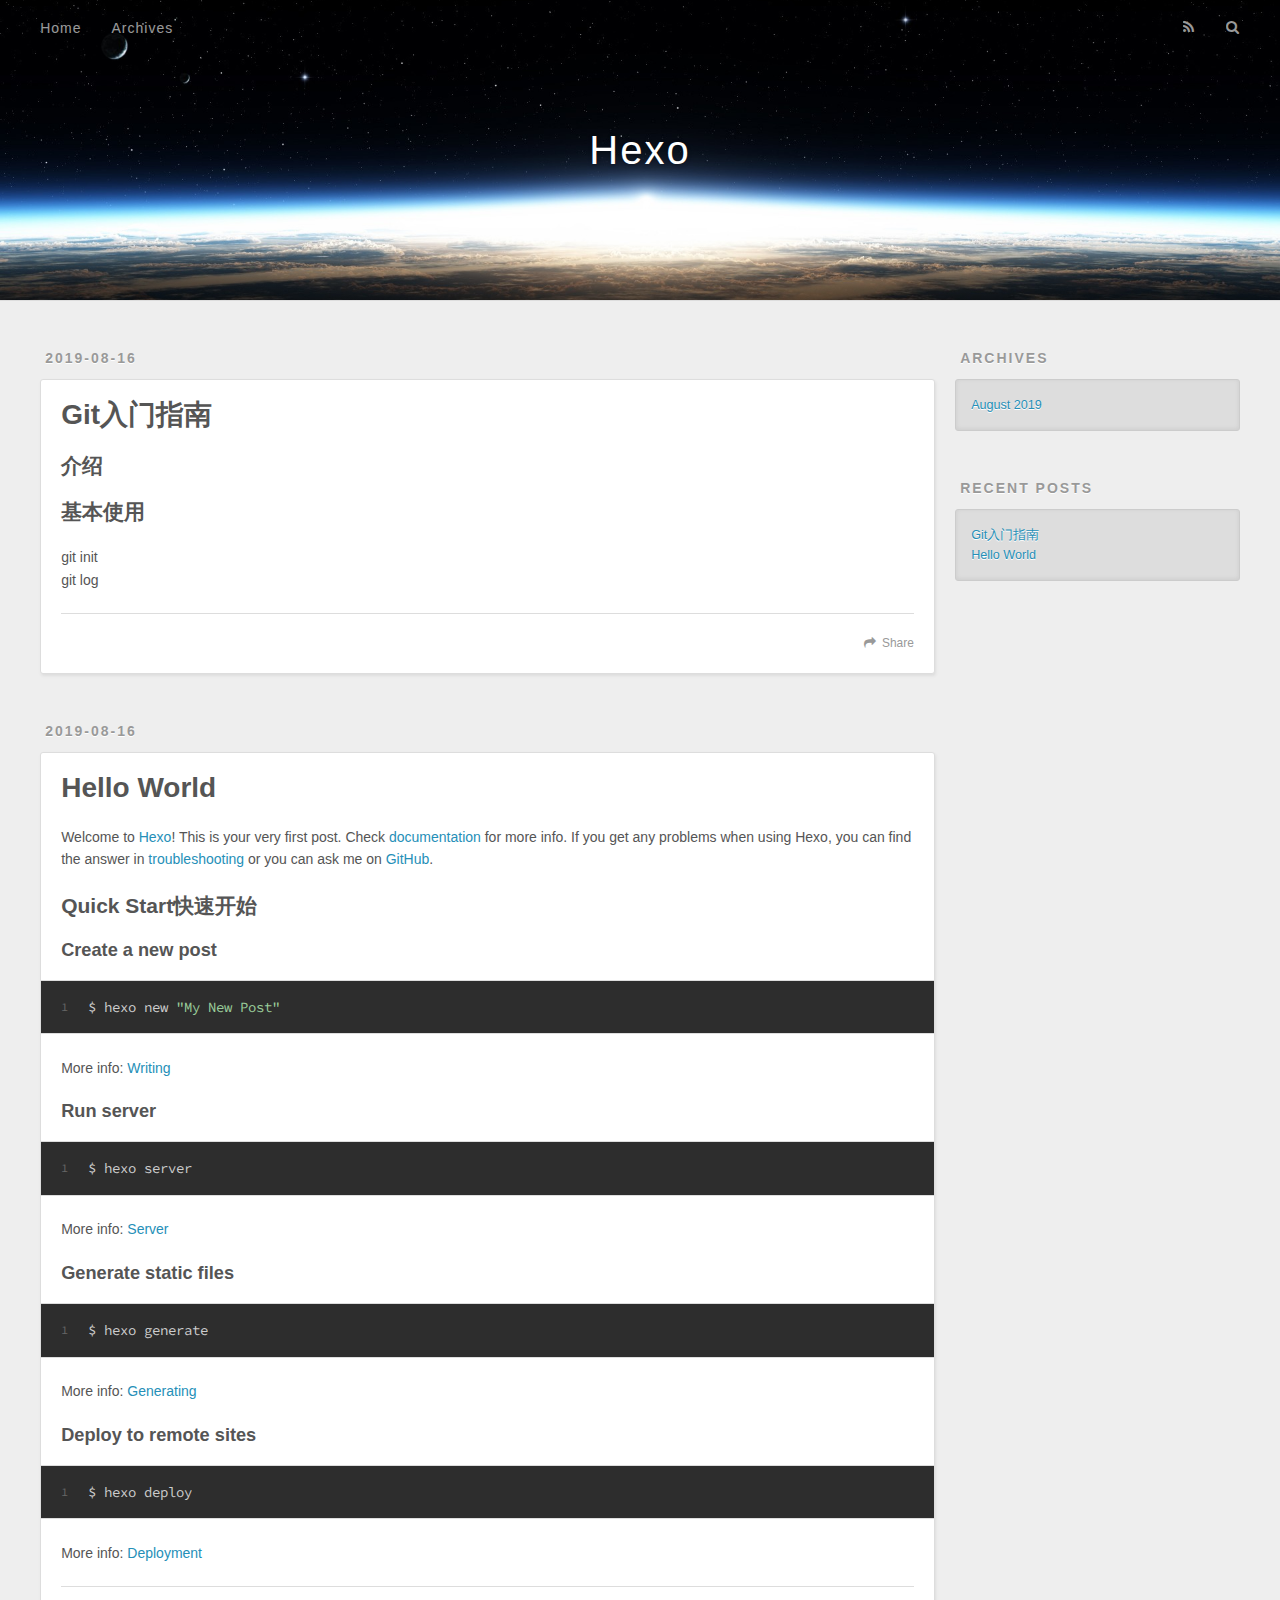
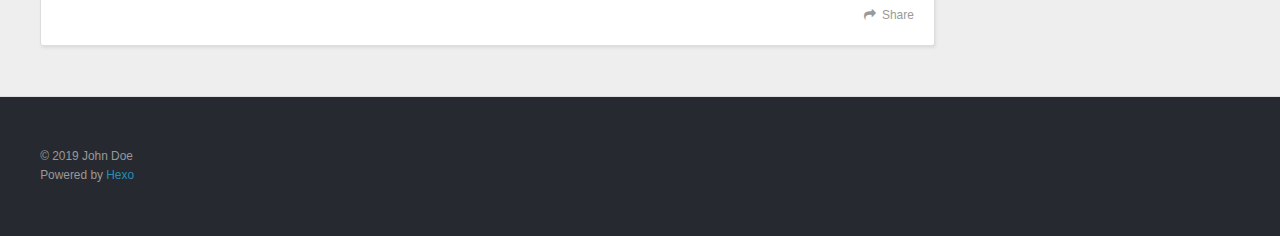
==== index.html @ dcb85b14 "Site updated: 2019-08-16 23:38:54" ====
<!DOCTYPE html>
<html>
<head><meta name="generator" content="Hexo 3.9.0">
  <meta charset="utf-8">
  

  
  <title>Hexo</title>
  <meta name="viewport" content="width=device-width, initial-scale=1, maximum-scale=1">
  <meta property="og:type" content="website">
<meta property="og:title" content="Hexo">
<meta property="og:url" content="http://yoursite.com/index.html">
<meta property="og:site_name" content="Hexo">
<meta property="og:locale" content="en">
<meta name="twitter:card" content="summary">
<meta name="twitter:title" content="Hexo">
  
    <link rel="alternate" href="/atom.xml" title="Hexo" type="application/atom+xml">
  
  
    <link rel="icon" href="/favicon.png">
  
  
    <link href="//fonts.googleapis.com/css?family=Source+Code+Pro" rel="stylesheet" type="text/css">
  
  <link rel="stylesheet" href="/css/style.css">
</head>
</html>
<body>
  <div id="container">
    <div id="wrap">
      <header id="header">
  <div id="banner"></div>
  <div id="header-outer" class="outer">
    <div id="header-title" class="inner">
      <h1 id="logo-wrap">
        <a href="/" id="logo">Hexo</a>
      </h1>
      
    </div>
    <div id="header-inner" class="inner">
      <nav id="main-nav">
        <a id="main-nav-toggle" class="nav-icon"></a>
        
          <a class="main-nav-link" href="/">Home</a>
        
          <a class="main-nav-link" href="/archives">Archives</a>
        
      </nav>
      <nav id="sub-nav">
        
          <a id="nav-rss-link" class="nav-icon" href="/atom.xml" title="RSS Feed"></a>
        
        <a id="nav-search-btn" class="nav-icon" title="Search"></a>
      </nav>
      <div id="search-form-wrap">
        <form action="//google.com/search" method="get" accept-charset="UTF-8" class="search-form"><input type="search" name="q" class="search-form-input" placeholder="Search"><button type="submit" class="search-form-submit">&#xF002;</button><input type="hidden" name="sitesearch" value="http://yoursite.com"></form>
      </div>
    </div>
  </div>
</header>
      <div class="outer">
        <section id="main">
  
    <article id="post-Git入门指南" class="article article-type-post" itemscope itemprop="blogPost">
  <div class="article-meta">
    <a href="/2019/08/16/Git入门指南/" class="article-date">
  <time datetime="2019-08-16T14:41:14.000Z" itemprop="datePublished">2019-08-16</time>
</a>
    
  </div>
  <div class="article-inner">
    
    
      <header class="article-header">
        
  
    <h1 itemprop="name">
      <a class="article-title" href="/2019/08/16/Git入门指南/">Git入门指南</a>
    </h1>
  

      </header>
    
    <div class="article-entry" itemprop="articleBody">
      
        <h2 id="介绍"><a href="#介绍" class="headerlink" title="介绍"></a>介绍</h2><h2 id="基本使用"><a href="#基本使用" class="headerlink" title="基本使用"></a>基本使用</h2><p>git init<br>git log</p>

      
    </div>
    <footer class="article-footer">
      <a data-url="http://yoursite.com/2019/08/16/Git入门指南/" data-id="cjzea2b1s0000ccv5tzaqj2kd" class="article-share-link">Share</a>
      
      
    </footer>
  </div>
  
</article>


  
    <article id="post-hello-world" class="article article-type-post" itemscope itemprop="blogPost">
  <div class="article-meta">
    <a href="/2019/08/16/hello-world/" class="article-date">
  <time datetime="2019-08-16T14:04:45.725Z" itemprop="datePublished">2019-08-16</time>
</a>
    
  </div>
  <div class="article-inner">
    
    
      <header class="article-header">
        
  
    <h1 itemprop="name">
      <a class="article-title" href="/2019/08/16/hello-world/">Hello World</a>
    </h1>
  

      </header>
    
    <div class="article-entry" itemprop="articleBody">
      
        <p>Welcome to <a href="https://hexo.io/" target="_blank" rel="noopener">Hexo</a>! This is your very first post. Check <a href="https://hexo.io/docs/" target="_blank" rel="noopener">documentation</a> for more info. If you get any problems when using Hexo, you can find the answer in <a href="https://hexo.io/docs/troubleshooting.html" target="_blank" rel="noopener">troubleshooting</a> or you can ask me on <a href="https://github.com/hexojs/hexo/issues" target="_blank" rel="noopener">GitHub</a>.</p>
<h2 id="Quick-Start快速开始"><a href="#Quick-Start快速开始" class="headerlink" title="Quick Start快速开始"></a>Quick Start快速开始</h2><h3 id="Create-a-new-post"><a href="#Create-a-new-post" class="headerlink" title="Create a new post"></a>Create a new post</h3><figure class="highlight bash"><table><tr><td class="gutter"><pre><span class="line">1</span><br></pre></td><td class="code"><pre><span class="line">$ hexo new <span class="string">"My New Post"</span></span><br></pre></td></tr></table></figure>

<p>More info: <a href="https://hexo.io/docs/writing.html" target="_blank" rel="noopener">Writing</a></p>
<h3 id="Run-server"><a href="#Run-server" class="headerlink" title="Run server"></a>Run server</h3><figure class="highlight bash"><table><tr><td class="gutter"><pre><span class="line">1</span><br></pre></td><td class="code"><pre><span class="line">$ hexo server</span><br></pre></td></tr></table></figure>

<p>More info: <a href="https://hexo.io/docs/server.html" target="_blank" rel="noopener">Server</a></p>
<h3 id="Generate-static-files"><a href="#Generate-static-files" class="headerlink" title="Generate static files"></a>Generate static files</h3><figure class="highlight bash"><table><tr><td class="gutter"><pre><span class="line">1</span><br></pre></td><td class="code"><pre><span class="line">$ hexo generate</span><br></pre></td></tr></table></figure>

<p>More info: <a href="https://hexo.io/docs/generating.html" target="_blank" rel="noopener">Generating</a></p>
<h3 id="Deploy-to-remote-sites"><a href="#Deploy-to-remote-sites" class="headerlink" title="Deploy to remote sites"></a>Deploy to remote sites</h3><figure class="highlight bash"><table><tr><td class="gutter"><pre><span class="line">1</span><br></pre></td><td class="code"><pre><span class="line">$ hexo deploy</span><br></pre></td></tr></table></figure>

<p>More info: <a href="https://hexo.io/docs/deployment.html" target="_blank" rel="noopener">Deployment</a></p>

      
    </div>
    <footer class="article-footer">
      <a data-url="http://yoursite.com/2019/08/16/hello-world/" data-id="cjzea2b2o0001ccv5ga2amcdj" class="article-share-link">Share</a>
      
      
    </footer>
  </div>
  
</article>


  


</section>
        
          <aside id="sidebar">
  
    

  
    

  
    
  
    
  <div class="widget-wrap">
    <h3 class="widget-title">Archives</h3>
    <div class="widget">
      <ul class="archive-list"><li class="archive-list-item"><a class="archive-list-link" href="/archives/2019/08/">August 2019</a></li></ul>
    </div>
  </div>


  
    
  <div class="widget-wrap">
    <h3 class="widget-title">Recent Posts</h3>
    <div class="widget">
      <ul>
        
          <li>
            <a href="/2019/08/16/Git入门指南/">Git入门指南</a>
          </li>
        
          <li>
            <a href="/2019/08/16/hello-world/">Hello World</a>
          </li>
        
      </ul>
    </div>
  </div>

  
</aside>
        
      </div>
      <footer id="footer">
  
  <div class="outer">
    <div id="footer-info" class="inner">
      &copy; 2019 John Doe<br>
      Powered by <a href="http://hexo.io/" target="_blank">Hexo</a>
    </div>
  </div>
</footer>
    </div>
    <nav id="mobile-nav">
  
    <a href="/" class="mobile-nav-link">Home</a>
  
    <a href="/archives" class="mobile-nav-link">Archives</a>
  
</nav>
    

<script src="//ajax.googleapis.com/ajax/libs/jquery/2.0.3/jquery.min.js"></script>


  <link rel="stylesheet" href="/fancybox/jquery.fancybox.css">
  <script src="/fancybox/jquery.fancybox.pack.js"></script>


<script src="/js/script.js"></script>



  </div>
</body>
</html>
---- css/style.css ----
body {
  width: 100%;
}
body:before,
body:after {
  content: "";
  display: table;
}
body:after {
  clear: both;
}
html,
body,
div,
span,
applet,
object,
iframe,
h1,
h2,
h3,
h4,
h5,
h6,
p,
blockquote,
pre,
a,
abbr,
acronym,
address,
big,
cite,
code,
del,
dfn,
em,
img,
ins,
kbd,
q,
s,
samp,
small,
strike,
strong,
sub,
sup,
tt,
var,
dl,
dt,
dd,
ol,
ul,
li,
fieldset,
form,
label,
legend,
table,
caption,
tbody,
tfoot,
thead,
tr,
th,
td {
  margin: 0;
  padding: 0;
  border: 0;
  outline: 0;
  font-weight: inherit;
  font-style: inherit;
  font-family: inherit;
  font-size: 100%;
  vertical-align: baseline;
}
body {
  line-height: 1;
  color: #000;
  background: #fff;
}
ol,
ul {
  list-style: none;
}
table {
  border-collapse: separate;
  border-spacing: 0;
  vertical-align: middle;
}
caption,
th,
td {
  text-align: left;
  font-weight: normal;
  vertical-align: middle;
}
a img {
  border: none;
}
input,
button {
  margin: 0;
  padding: 0;
}
input::-moz-focus-inner,
button::-moz-focus-inner {
  border: 0;
  padding: 0;
}
@font-face {
  font-family: FontAwesome;
  font-style: normal;
  font-weight: normal;
  src: url("fonts/fontawesome-webfont.eot?v=#4.0.3");
  src: url("fonts/fontawesome-webfont.eot?#iefix&v=#4.0.3") format("embedded-opentype"), url("fonts/fontawesome-webfont.woff?v=#4.0.3") format("woff"), url("fonts/fontawesome-webfont.ttf?v=#4.0.3") format("truetype"), url("fonts/fontawesome-webfont.svg#fontawesomeregular?v=#4.0.3") format("svg");
}
html,
body,
#container {
  height: 100%;
}
body {
  background: #eee;
  font: 14px -apple-system, BlinkMacSystemFont, "Segoe UI", "Roboto", "Oxygen", "Ubuntu", "Cantarell", "Fira Sans", "Droid Sans", "Helvetica Neue", sans-serif;
  -webkit-text-size-adjust: 100%;
}
.outer {
  max-width: 1220px;
  margin: 0 auto;
  padding: 0 20px;
}
.outer:before,
.outer:after {
  content: "";
  display: table;
}
.outer:after {
  clear: both;
}
.inner {
  display: inline;
  float: left;
  width: 98.33333333333333%;
  margin: 0 0.833333333333333%;
}
.left,
.alignleft {
  float: left;
}
.right,
.alignright {
  float: right;
}
.clear {
  clear: both;
}
#container {
  position: relative;
}
.mobile-nav-on {
  overflow: hidden;
}
#wrap {
  height: 100%;
  width: 100%;
  position: absolute;
  top: 0;
  left: 0;
  -webkit-transition: 0.2s ease-out;
  -moz-transition: 0.2s ease-out;
  -ms-transition: 0.2s ease-out;
  transition: 0.2s ease-out;
  z-index: 1;
  background: #eee;
}
.mobile-nav-on #wrap {
  left: 280px;
}
@media screen and (min-width: 768px) {
  #main {
    display: inline;
    float: left;
    width: 73.33333333333333%;
    margin: 0 0.833333333333333%;
  }
}
.article-date,
.article-category-link,
.archive-year,
.widget-title {
  text-decoration: none;
  text-transform: uppercase;
  letter-spacing: 2px;
  color: #999;
  margin-bottom: 1em;
  margin-left: 5px;
  line-height: 1em;
  text-shadow: 0 1px #fff;
  font-weight: bold;
}
.article-inner,
.archive-article-inner {
  background: #fff;
  -webkit-box-shadow: 1px 2px 3px #ddd;
  box-shadow: 1px 2px 3px #ddd;
  border: 1px solid #ddd;
  border-radius: 3px;
}
.article-entry h1,
.widget h1 {
  font-size: 2em;
}
.article-entry h2,
.widget h2 {
  font-size: 1.5em;
}
.article-entry h3,
.widget h3 {
  font-size: 1.3em;
}
.article-entry h4,
.widget h4 {
  font-size: 1.2em;
}
.article-entry h5,
.widget h5 {
  font-size: 1em;
}
.article-entry h6,
.widget h6 {
  font-size: 1em;
  color: #999;
}
.article-entry hr,
.widget hr {
  border: 1px dashed #ddd;
}
.article-entry strong,
.widget strong {
  font-weight: bold;
}
.article-entry em,
.widget em,
.article-entry cite,
.widget cite {
  font-style: italic;
}
.article-entry sup,
.widget sup,
.article-entry sub,
.widget sub {
  font-size: 0.75em;
  line-height: 0;
  position: relative;
  vertical-align: baseline;
}
.article-entry sup,
.widget sup {
  top: -0.5em;
}
.article-entry sub,
.widget sub {
  bottom: -0.2em;
}
.article-entry small,
.widget small {
  font-size: 0.85em;
}
.article-entry acronym,
.widget acronym,
.article-entry abbr,
.widget abbr {
  border-bottom: 1px dotted;
}
.article-entry ul,
.widget ul,
.article-entry ol,
.widget ol,
.article-entry dl,
.widget dl {
  margin: 0 20px;
  line-height: 1.6em;
}
.article-entry ul ul,
.widget ul ul,
.article-entry ol ul,
.widget ol ul,
.article-entry ul ol,
.widget ul ol,
.article-entry ol ol,
.widget ol ol {
  margin-top: 0;
  margin-bottom: 0;
}
.article-entry ul,
.widget ul {
  list-style: disc;
}
.article-entry ol,
.widget ol {
  list-style: decimal;
}
.article-entry dt,
.widget dt {
  font-weight: bold;
}
#header {
  height: 300px;
  position: relative;
  border-bottom: 1px solid #ddd;
}
#header:before,
#header:after {
  content: "";
  position: absolute;
  left: 0;
  right: 0;
  height: 40px;
}
#header:before {
  top: 0;
  background: -webkit-linear-gradient(rgba(0,0,0,0.2), transparent);
  background: -moz-linear-gradient(rgba(0,0,0,0.2), transparent);
  background: -ms-linear-gradient(rgba(0,0,0,0.2), transparent);
  background: linear-gradient(rgba(0,0,0,0.2), transparent);
}
#header:after {
  bottom: 0;
  background: -webkit-linear-gradient(transparent, rgba(0,0,0,0.2));
  background: -moz-linear-gradient(transparent, rgba(0,0,0,0.2));
  background: -ms-linear-gradient(transparent, rgba(0,0,0,0.2));
  background: linear-gradient(transparent, rgba(0,0,0,0.2));
}
#header-outer {
  height: 100%;
  position: relative;
}
#header-inner {
  position: relative;
  overflow: hidden;
}
#banner {
  position: absolute;
  top: 0;
  left: 0;
  width: 100%;
  height: 100%;
  background: url("images/banner.jpg") center #000;
  -webkit-background-size: cover;
  -moz-background-size: cover;
  background-size: cover;
  z-index: -1;
}
#header-title {
  text-align: center;
  height: 40px;
  position: absolute;
  top: 50%;
  left: 0;
  margin-top: -20px;
}
#logo,
#subtitle {
  text-decoration: none;
  color: #fff;
  font-weight: 300;
  text-shadow: 0 1px 4px rgba(0,0,0,0.3);
}
#logo {
  font-size: 40px;
  line-height: 40px;
  letter-spacing: 2px;
}
#subtitle {
  font-size: 16px;
  line-height: 16px;
  letter-spacing: 1px;
}
#subtitle-wrap {
  margin-top: 16px;
}
#main-nav {
  float: left;
  margin-left: -15px;
}
.nav-icon,
.main-nav-link {
  float: left;
  color: #fff;
  opacity: 0.6;
  text-decoration: none;
  text-shadow: 0 1px rgba(0,0,0,0.2);
  -webkit-transition: opacity 0.2s;
  -moz-transition: opacity 0.2s;
  -ms-transition: opacity 0.2s;
  transition: opacity 0.2s;
  display: block;
  padding: 20px 15px;
}
.nav-icon:hover,
.main-nav-link:hover {
  opacity: 1;
}
.nav-icon {
  font-family: FontAwesome;
  text-align: center;
  font-size: 14px;
  width: 14px;
  height: 14px;
  padding: 20px 15px;
  position: relative;
  cursor: pointer;
}
.main-nav-link {
  font-weight: 300;
  letter-spacing: 1px;
}
@media screen and (max-width: 479px) {
  .main-nav-link {
    display: none;
  }
}
#main-nav-toggle {
  display: none;
}
#main-nav-toggle:before {
  content: "\f0c9";
}
@media screen and (max-width: 479px) {
  #main-nav-toggle {
    display: block;
  }
}
#sub-nav {
  float: right;
  margin-right: -15px;
}
#nav-rss-link:before {
  content: "\f09e";
}
#nav-search-btn:before {
  content: "\f002";
}
#search-form-wrap {
  position: absolute;
  top: 15px;
  width: 150px;
  height: 30px;
  right: -150px;
  opacity: 0;
  -webkit-transition: 0.2s ease-out;
  -moz-transition: 0.2s ease-out;
  -ms-transition: 0.2s ease-out;
  transition: 0.2s ease-out;
}
#search-form-wrap.on {
  opacity: 1;
  right: 0;
}
@media screen and (max-width: 479px) {
  #search-form-wrap {
    width: 100%;
    right: -100%;
  }
}
.search-form {
  position: absolute;
  top: 0;
  left: 0;
  right: 0;
  background: #fff;
  padding: 5px 15px;
  border-radius: 15px;
  -webkit-box-shadow: 0 0 10px rgba(0,0,0,0.3);
  box-shadow: 0 0 10px rgba(0,0,0,0.3);
}
.search-form-input {
  border: none;
  background: none;
  color: #555;
  width: 100%;
  font: 13px -apple-system, BlinkMacSystemFont, "Segoe UI", "Roboto", "Oxygen", "Ubuntu", "Cantarell", "Fira Sans", "Droid Sans", "Helvetica Neue", sans-serif;
  outline: none;
}
.search-form-input::-webkit-search-results-decoration,
.search-form-input::-webkit-search-cancel-button {
  -webkit-appearance: none;
}
.search-form-submit {
  position: absolute;
  top: 50%;
  right: 10px;
  margin-top: -7px;
  font: 13px FontAwesome;
  border: none;
  background: none;
  color: #bbb;
  cursor: pointer;
}
.search-form-submit:hover,
.search-form-submit:focus {
  color: #777;
}
.article {
  margin: 50px 0;
}
.article-inner {
  overflow: hidden;
}
.article-meta:before,
.article-meta:after {
  content: "";
  display: table;
}
.article-meta:after {
  clear: both;
}
.article-date {
  float: left;
}
.article-category {
  float: left;
  line-height: 1em;
  color: #ccc;
  text-shadow: 0 1px #fff;
  margin-left: 8px;
}
.article-category:before {
  content: "\2022";
}
.article-category-link {
  margin: 0 12px 1em;
}
.article-header {
  padding: 20px 20px 0;
}
.article-title {
  text-decoration: none;
  font-size: 2em;
  font-weight: bold;
  color: #555;
  line-height: 1.1em;
  -webkit-transition: color 0.2s;
  -moz-transition: color 0.2s;
  -ms-transition: color 0.2s;
  transition: color 0.2s;
}
a.article-title:hover {
  color: #258fb8;
}
.article-entry {
  color: #555;
  padding: 0 20px;
}
.article-entry:before,
.article-entry:after {
  content: "";
  display: table;
}
.article-entry:after {
  clear: both;
}
.article-entry p,
.article-entry table {
  line-height: 1.6em;
  margin: 1.6em 0;
}
.article-entry h1,
.article-entry h2,
.article-entry h3,
.article-entry h4,
.article-entry h5,
.article-entry h6 {
  font-weight: bold;
}
.article-entry h1,
.article-entry h2,
.article-entry h3,
.article-entry h4,
.article-entry h5,
.article-entry h6 {
  line-height: 1.1em;
  margin: 1.1em 0;
}
.article-entry a {
  color: #258fb8;
  text-decoration: none;
}
.article-entry a:hover {
  text-decoration: underline;
}
.article-entry ul,
.article-entry ol,
.article-entry dl {
  margin-top: 1.6em;
  margin-bottom: 1.6em;
}
.article-entry img,
.article-entry video {
  max-width: 100%;
  height: auto;
  display: block;
  margin: auto;
}
.article-entry iframe {
  border: none;
}
.article-entry table {
  width: 100%;
  border-collapse: collapse;
  border-spacing: 0;
}
.article-entry th {
  font-weight: bold;
  border-bottom: 3px solid #ddd;
  padding-bottom: 0.5em;
}
.article-entry td {
  border-bottom: 1px solid #ddd;
  padding: 10px 0;
}
.article-entry blockquote {
  font-family: Georgia, "Times New Roman", serif;
  font-size: 1.4em;
  margin: 1.6em 20px;
  text-align: center;
}
.article-entry blockquote footer {
  font-size: 14px;
  margin: 1.6em 0;
  font-family: -apple-system, BlinkMacSystemFont, "Segoe UI", "Roboto", "Oxygen", "Ubuntu", "Cantarell", "Fira Sans", "Droid Sans", "Helvetica Neue", sans-serif;
}
.article-entry blockquote footer cite:before {
  content: "—";
  padding: 0 0.5em;
}
.article-entry .pullquote {
  text-align: left;
  width: 45%;
  margin: 0;
}
.article-entry .pullquote.left {
  margin-left: 0.5em;
  margin-right: 1em;
}
.article-entry .pullquote.right {
  margin-right: 0.5em;
  margin-left: 1em;
}
.article-entry .caption {
  color: #999;
  display: block;
  font-size: 0.9em;
  margin-top: 0.5em;
  position: relative;
  text-align: center;
}
.article-entry .video-container {
  position: relative;
  padding-top: 56.25%;
  height: 0;
  overflow: hidden;
}
.article-entry .video-container iframe,
.article-entry .video-container object,
.article-entry .video-container embed {
  position: absolute;
  top: 0;
  left: 0;
  width: 100%;
  height: 100%;
  margin-top: 0;
}
.article-more-link a {
  display: inline-block;
  line-height: 1em;
  padding: 6px 15px;
  border-radius: 15px;
  background: #eee;
  color: #999;
  text-shadow: 0 1px #fff;
  text-decoration: none;
}
.article-more-link a:hover {
  background: #258fb8;
  color: #fff;
  text-decoration: none;
  text-shadow: 0 1px #1e7293;
}
.article-footer {
  font-size: 0.85em;
  line-height: 1.6em;
  border-top: 1px solid #ddd;
  padding-top: 1.6em;
  margin: 0 20px 20px;
}
.article-footer:before,
.article-footer:after {
  content: "";
  display: table;
}
.article-footer:after {
  clear: both;
}
.article-footer a {
  color: #999;
  text-decoration: none;
}
.article-footer a:hover {
  color: #555;
}
.article-tag-list-item {
  float: left;
  margin-right: 10px;
}
.article-tag-list-link:before {
  content: "#";
}
.article-comment-link {
  float: right;
}
.article-comment-link:before {
  content: "\f075";
  font-family: FontAwesome;
  padding-right: 8px;
}
.article-share-link {
  cursor: pointer;
  float: right;
  margin-left: 20px;
}
.article-share-link:before {
  content: "\f064";
  font-family: FontAwesome;
  padding-right: 6px;
}
#article-nav {
  position: relative;
}
#article-nav:before,
#article-nav:after {
  content: "";
  display: table;
}
#article-nav:after {
  clear: both;
}
@media screen and (min-width: 768px) {
  #article-nav {
    margin: 50px 0;
  }
  #article-nav:before {
    width: 8px;
    height: 8px;
    position: absolute;
    top: 50%;
    left: 50%;
    margin-top: -4px;
    margin-left: -4px;
    content: "";
    border-radius: 50%;
    background: #ddd;
    -webkit-box-shadow: 0 1px 2px #fff;
    box-shadow: 0 1px 2px #fff;
  }
}
.article-nav-link-wrap {
  text-decoration: none;
  text-shadow: 0 1px #fff;
  color: #999;
  -webkit-box-sizing: border-box;
  -moz-box-sizing: border-box;
  box-sizing: border-box;
  margin-top: 50px;
  text-align: center;
  display: block;
}
.article-nav-link-wrap:hover {
  color: #555;
}
@media screen and (min-width: 768px) {
  .article-nav-link-wrap {
    width: 50%;
    margin-top: 0;
  }
}
@media screen and (min-width: 768px) {
  #article-nav-newer {
    float: left;
    text-align: right;
    padding-right: 20px;
  }
}
@media screen and (min-width: 768px) {
  #article-nav-older {
    float: right;
    text-align: left;
    padding-left: 20px;
  }
}
.article-nav-caption {
  text-transform: uppercase;
  letter-spacing: 2px;
  color: #ddd;
  line-height: 1em;
  font-weight: bold;
}
#article-nav-newer .article-nav-caption {
  margin-right: -2px;
}
.article-nav-title {
  font-size: 0.85em;
  line-height: 1.6em;
  margin-top: 0.5em;
}
.article-share-box {
  position: absolute;
  display: none;
  background: #fff;
  -webkit-box-shadow: 1px 2px 10px rgba(0,0,0,0.2);
  box-shadow: 1px 2px 10px rgba(0,0,0,0.2);
  border-radius: 3px;
  margin-left: -145px;
  overflow: hidden;
  z-index: 1;
}
.article-share-box.on {
  display: block;
}
.article-share-input {
  width: 100%;
  background: none;
  -webkit-box-sizing: border-box;
  -moz-box-sizing: border-box;
  box-sizing: border-box;
  font: 14px -apple-system, BlinkMacSystemFont, "Segoe UI", "Roboto", "Oxygen", "Ubuntu", "Cantarell", "Fira Sans", "Droid Sans", "Helvetica Neue", sans-serif;
  padding: 0 15px;
  color: #555;
  outline: none;
  border: 1px solid #ddd;
  border-radius: 3px 3px 0 0;
  height: 36px;
  line-height: 36px;
}
.article-share-links {
  background: #eee;
}
.article-share-links:before,
.article-share-links:after {
  content: "";
  display: table;
}
.article-share-links:after {
  clear: both;
}
.article-share-twitter,
.article-share-facebook,
.article-share-pinterest,
.article-share-google {
  width: 50px;
  height: 36px;
  display: block;
  float: left;
  position: relative;
  color: #999;
  text-shadow: 0 1px #fff;
}
.article-share-twitter:before,
.article-share-facebook:before,
.article-share-pinterest:before,
.article-share-google:before {
  font-size: 20px;
  font-family: FontAwesome;
  width: 20px;
  height: 20px;
  position: absolute;
  top: 50%;
  left: 50%;
  margin-top: -10px;
  margin-left: -10px;
  text-align: center;
}
.article-share-twitter:hover,
.article-share-facebook:hover,
.article-share-pinterest:hover,
.article-share-google:hover {
  color: #fff;
}
.article-share-twitter:before {
  content: "\f099";
}
.article-share-twitter:hover {
  background: #00aced;
  text-shadow: 0 1px #008abe;
}
.article-share-facebook:before {
  content: "\f09a";
}
.article-share-facebook:hover {
  background: #3b5998;
  text-shadow: 0 1px #2f477a;
}
.article-share-pinterest:before {
  content: "\f0d2";
}
.article-share-pinterest:hover {
  background: #cb2027;
  text-shadow: 0 1px #a21a1f;
}
.article-share-google:before {
  content: "\f0d5";
}
.article-share-google:hover {
  background: #dd4b39;
  text-shadow: 0 1px #be3221;
}
.article-gallery {
  background: #000;
  position: relative;
}
.article-gallery-photos {
  position: relative;
  overflow: hidden;
}
.article-gallery-img {
  display: none;
  max-width: 100%;
}
.article-gallery-img:first-child {
  display: block;
}
.article-gallery-img.loaded {
  position: absolute;
  display: block;
}
.article-gallery-img img {
  display: block;
  max-width: 100%;
  margin: 0 auto;
}
#comments {
  background: #fff;
  -webkit-box-shadow: 1px 2px 3px #ddd;
  box-shadow: 1px 2px 3px #ddd;
  padding: 20px;
  border: 1px solid #ddd;
  border-radius: 3px;
  margin: 50px 0;
}
#comments a {
  color: #258fb8;
}
.archives-wrap {
  margin: 50px 0;
}
.archives:before,
.archives:after {
  content: "";
  display: table;
}
.archives:after {
  clear: both;
}
.archive-year-wrap {
  margin-bottom: 1em;
}
.archives {
  -webkit-column-gap: 10px;
  -moz-column-gap: 10px;
  column-gap: 10px;
}
@media screen and (min-width: 480px) and (max-width: 767px) {
  .archives {
    -webkit-column-count: 2;
    -moz-column-count: 2;
    column-count: 2;
  }
}
@media screen and (min-width: 768px) {
  .archives {
    -webkit-column-count: 3;
    -moz-column-count: 3;
    column-count: 3;
  }
}
.archive-article {
  -webkit-column-break-inside: avoid;
  page-break-inside: avoid;
  overflow: hidden;
  break-inside: avoid-column;
}
.archive-article-inner {
  padding: 10px;
  margin-bottom: 15px;
}
.archive-article-title {
  text-decoration: none;
  font-weight: bold;
  color: #555;
  -webkit-transition: color 0.2s;
  -moz-transition: color 0.2s;
  -ms-transition: color 0.2s;
  transition: color 0.2s;
  line-height: 1.6em;
}
.archive-article-title:hover {
  color: #258fb8;
}
.archive-article-footer {
  margin-top: 1em;
}
.archive-article-date {
  color: #999;
  text-decoration: none;
  font-size: 0.85em;
  line-height: 1em;
  margin-bottom: 0.5em;
  display: block;
}
#page-nav {
  margin: 50px auto;
  background: #fff;
  -webkit-box-shadow: 1px 2px 3px #ddd;
  box-shadow: 1px 2px 3px #ddd;
  border: 1px solid #ddd;
  border-radius: 3px;
  text-align: center;
  color: #999;
  overflow: hidden;
}
#page-nav:before,
#page-nav:after {
  content: "";
  display: table;
}
#page-nav:after {
  clear: both;
}
#page-nav a,
#page-nav span {
  padding: 10px 20px;
  line-height: 1;
  height: 2ex;
}
#page-nav a {
  color: #999;
  text-decoration: none;
}
#page-nav a:hover {
  background: #999;
  color: #fff;
}
#page-nav .prev {
  float: left;
}
#page-nav .next {
  float: right;
}
#page-nav .page-number {
  display: inline-block;
}
@media screen and (max-width: 479px) {
  #page-nav .page-number {
    display: none;
  }
}
#page-nav .current {
  color: #555;
  font-weight: bold;
}
#page-nav .space {
  color: #ddd;
}
#footer {
  background: #262a30;
  padding: 50px 0;
  border-top: 1px solid #ddd;
  color: #999;
}
#footer a {
  color: #258fb8;
  text-decoration: none;
}
#footer a:hover {
  text-decoration: underline;
}
#footer-info {
  line-height: 1.6em;
  font-size: 0.85em;
}
.article-entry pre,
.article-entry .highlight {
  background: #2d2d2d;
  margin: 0 -20px;
  padding: 15px 20px;
  border-style: solid;
  border-color: #ddd;
  border-width: 1px 0;
  overflow: auto;
  color: #ccc;
  line-height: 22.400000000000002px;
}
.article-entry .highlight .gutter pre,
.article-entry .gist .gist-file .gist-data .line-numbers {
  color: #666;
  font-size: 0.85em;
}
.article-entry pre,
.article-entry code {
  font-family: "Source Code Pro", Consolas, Monaco, Menlo, Consolas, monospace;
}
.article-entry code {
  background: #eee;
  text-shadow: 0 1px #fff;
  padding: 0 0.3em;
}
.article-entry pre code {
  background: none;
  text-shadow: none;
  padding: 0;
}
.article-entry .highlight pre {
  border: none;
  margin: 0;
  padding: 0;
}
.article-entry .highlight table {
  margin: 0;
  width: auto;
}
.article-entry .highlight td {
  border: none;
  padding: 0;
}
.article-entry .highlight figcaption {
  font-size: 0.85em;
  color: #999;
  line-height: 1em;
  margin-bottom: 1em;
}
.article-entry .highlight figcaption:before,
.article-entry .highlight figcaption:after {
  content: "";
  display: table;
}
.article-entry .highlight figcaption:after {
  clear: both;
}
.article-entry .highlight figcaption a {
  float: right;
}
.article-entry .highlight .gutter pre {
  text-align: right;
  padding-right: 20px;
}
.article-entry .highlight .line {
  height: 22.400000000000002px;
}
.article-entry .highlight .line.marked {
  background: #515151;
}
.article-entry .gist {
  margin: 0 -20px;
  border-style: solid;
  border-color: #ddd;
  border-width: 1px 0;
  background: #2d2d2d;
  padding: 15px 20px 15px 0;
}
.article-entry .gist .gist-file {
  border: none;
  font-family: "Source Code Pro", Consolas, Monaco, Menlo, Consolas, monospace;
  margin: 0;
}
.article-entry .gist .gist-file .gist-data {
  background: none;
  border: none;
}
.article-entry .gist .gist-file .gist-data .line-numbers {
  background: none;
  border: none;
  padding: 0 20px 0 0;
}
.article-entry .gist .gist-file .gist-data .line-data {
  padding: 0 !important;
}
.article-entry .gist .gist-file .highlight {
  margin: 0;
  padding: 0;
  border: none;
}
.article-entry .gist .gist-file .gist-meta {
  background: #2d2d2d;
  color: #999;
  font: 0.85em -apple-system, BlinkMacSystemFont, "Segoe UI", "Roboto", "Oxygen", "Ubuntu", "Cantarell", "Fira Sans", "Droid Sans", "Helvetica Neue", sans-serif;
  text-shadow: 0 0;
  padding: 0;
  margin-top: 1em;
  margin-left: 20px;
}
.article-entry .gist .gist-file .gist-meta a {
  color: #258fb8;
  font-weight: normal;
}
.article-entry .gist .gist-file .gist-meta a:hover {
  text-decoration: underline;
}
pre .comment,
pre .title {
  color: #999;
}
pre .variable,
pre .attribute,
pre .tag,
pre .regexp,
pre .ruby .constant,
pre .xml .tag .title,
pre .xml .pi,
pre .xml .doctype,
pre .html .doctype,
pre .css .id,
pre .css .class,
pre .css .pseudo {
  color: #f2777a;
}
pre .number,
pre .preprocessor,
pre .built_in,
pre .literal,
pre .params,
pre .constant {
  color: #f99157;
}
pre .class,
pre .ruby .class .title,
pre .css .rules .attribute {
  color: #9c9;
}
pre .string,
pre .value,
pre .inheritance,
pre .header,
pre .ruby .symbol,
pre .xml .cdata {
  color: #9c9;
}
pre .css .hexcolor {
  color: #6cc;
}
pre .function,
pre .python .decorator,
pre .python .title,
pre .ruby .function .title,
pre .ruby .title .keyword,
pre .perl .sub,
pre .javascript .title,
pre .coffeescript .title {
  color: #69c;
}
pre .keyword,
pre .javascript .function {
  color: #c9c;
}
@media screen and (max-width: 479px) {
  #mobile-nav {
    position: absolute;
    top: 0;
    left: 0;
    width: 280px;
    height: 100%;
    background: #191919;
    border-right: 1px solid #fff;
  }
}
@media screen and (max-width: 479px) {
  .mobile-nav-link {
    display: block;
    color: #999;
    text-decoration: none;
    padding: 15px 20px;
    font-weight: bold;
  }
  .mobile-nav-link:hover {
    color: #fff;
  }
}
@media screen and (min-width: 768px) {
  #sidebar {
    display: inline;
    float: left;
    width: 23.333333333333332%;
    margin: 0 0.833333333333333%;
  }
}
.widget-wrap {
  margin: 50px 0;
}
.widget {
  color: #777;
  text-shadow: 0 1px #fff;
  background: #ddd;
  -webkit-box-shadow: 0 -1px 4px #ccc inset;
  box-shadow: 0 -1px 4px #ccc inset;
  border: 1px solid #ccc;
  padding: 15px;
  border-radius: 3px;
}
.widget a {
  color: #258fb8;
  text-decoration: none;
}
.widget a:hover {
  text-decoration: underline;
}
.widget ul ul,
.widget ol ul,
.widget dl ul,
.widget ul ol,
.widget ol ol,
.widget dl ol,
.widget ul dl,
.widget ol dl,
.widget dl dl {
  margin-left: 15px;
  list-style: disc;
}
.widget {
  line-height: 1.6em;
  word-wrap: break-word;
  font-size: 0.9em;
}
.widget ul,
.widget ol {
  list-style: none;
  margin: 0;
}
.widget ul ul,
.widget ol ul,
.widget ul ol,
.widget ol ol {
  margin: 0 20px;
}
.widget ul ul,
.widget ol ul {
  list-style: disc;
}
.widget ul ol,
.widget ol ol {
  list-style: decimal;
}
.category-list-count,
.tag-list-count,
.archive-list-count {
  padding-left: 5px;
  color: #999;
  font-size: 0.85em;
}
.category-list-count:before,
.tag-list-count:before,
.archive-list-count:before {
  content: "(";
}
.category-list-count:after,
.tag-list-count:after,
.archive-list-count:after {
  content: ")";
}
.tagcloud a {
  margin-right: 5px;
  display: inline-block;
}
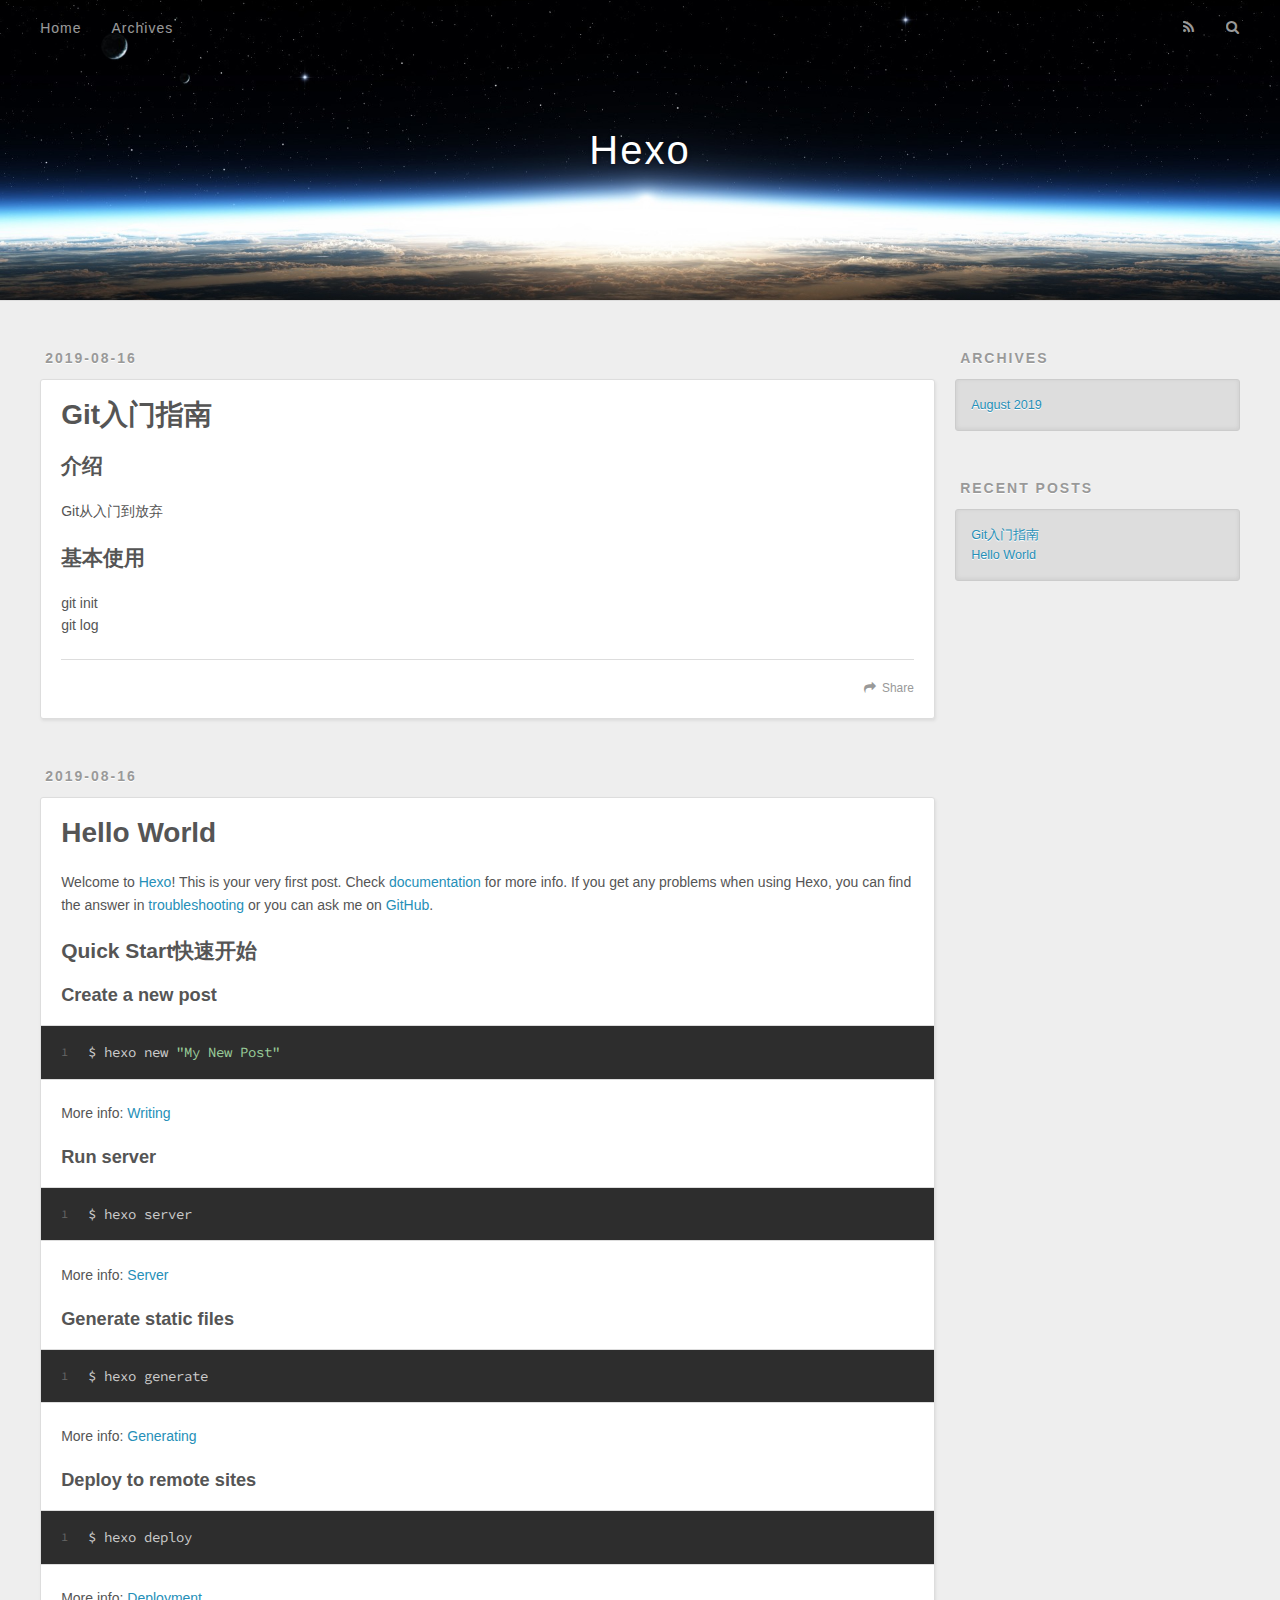
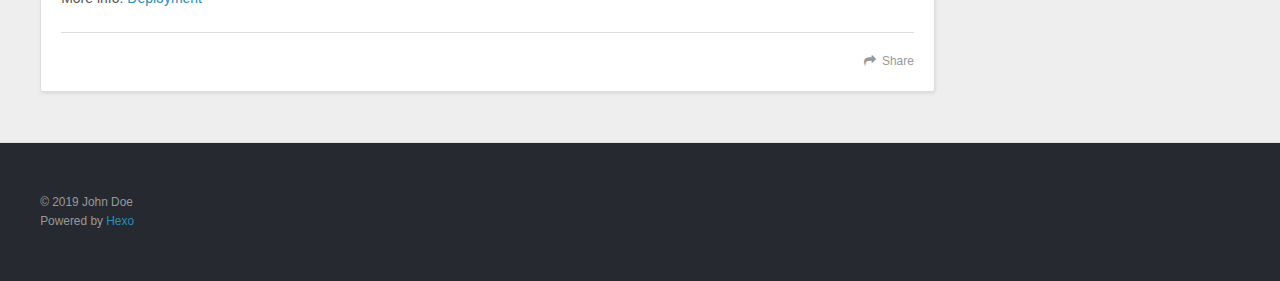
==== commit 3418fb81: "Site updated: 2019-08-16 23:42:46" ====
--- a/index.html
+++ b/index.html
@@ -84,12 +84,13 @@
     
     <div class="article-entry" itemprop="articleBody">
       
-        <h2 id="介绍"><a href="#介绍" class="headerlink" title="介绍"></a>介绍</h2><h2 id="基本使用"><a href="#基本使用" class="headerlink" title="基本使用"></a>基本使用</h2><p>git init<br>git log</p>
+        <h2 id="介绍"><a href="#介绍" class="headerlink" title="介绍"></a>介绍</h2><p>Git从入门到放弃</p>
+<h2 id="基本使用"><a href="#基本使用" class="headerlink" title="基本使用"></a>基本使用</h2><p>git init<br>git log</p>
 
       
     </div>
     <footer class="article-footer">
-      <a data-url="http://yoursite.com/2019/08/16/Git入门指南/" data-id="cjzea2b1s0000ccv5tzaqj2kd" class="article-share-link">Share</a>
+      <a data-url="http://yoursite.com/2019/08/16/Git入门指南/" data-id="cjzea79sk00007kv5i1zpn62i" class="article-share-link">Share</a>
       
       
     </footer>
@@ -138,7 +139,7 @@
       
     </div>
     <footer class="article-footer">
-      <a data-url="http://yoursite.com/2019/08/16/hello-world/" data-id="cjzea2b2o0001ccv5ga2amcdj" class="article-share-link">Share</a>
+      <a data-url="http://yoursite.com/2019/08/16/hello-world/" data-id="cjzea79tc00017kv5trf2y8jk" class="article-share-link">Share</a>
       
       
     </footer>
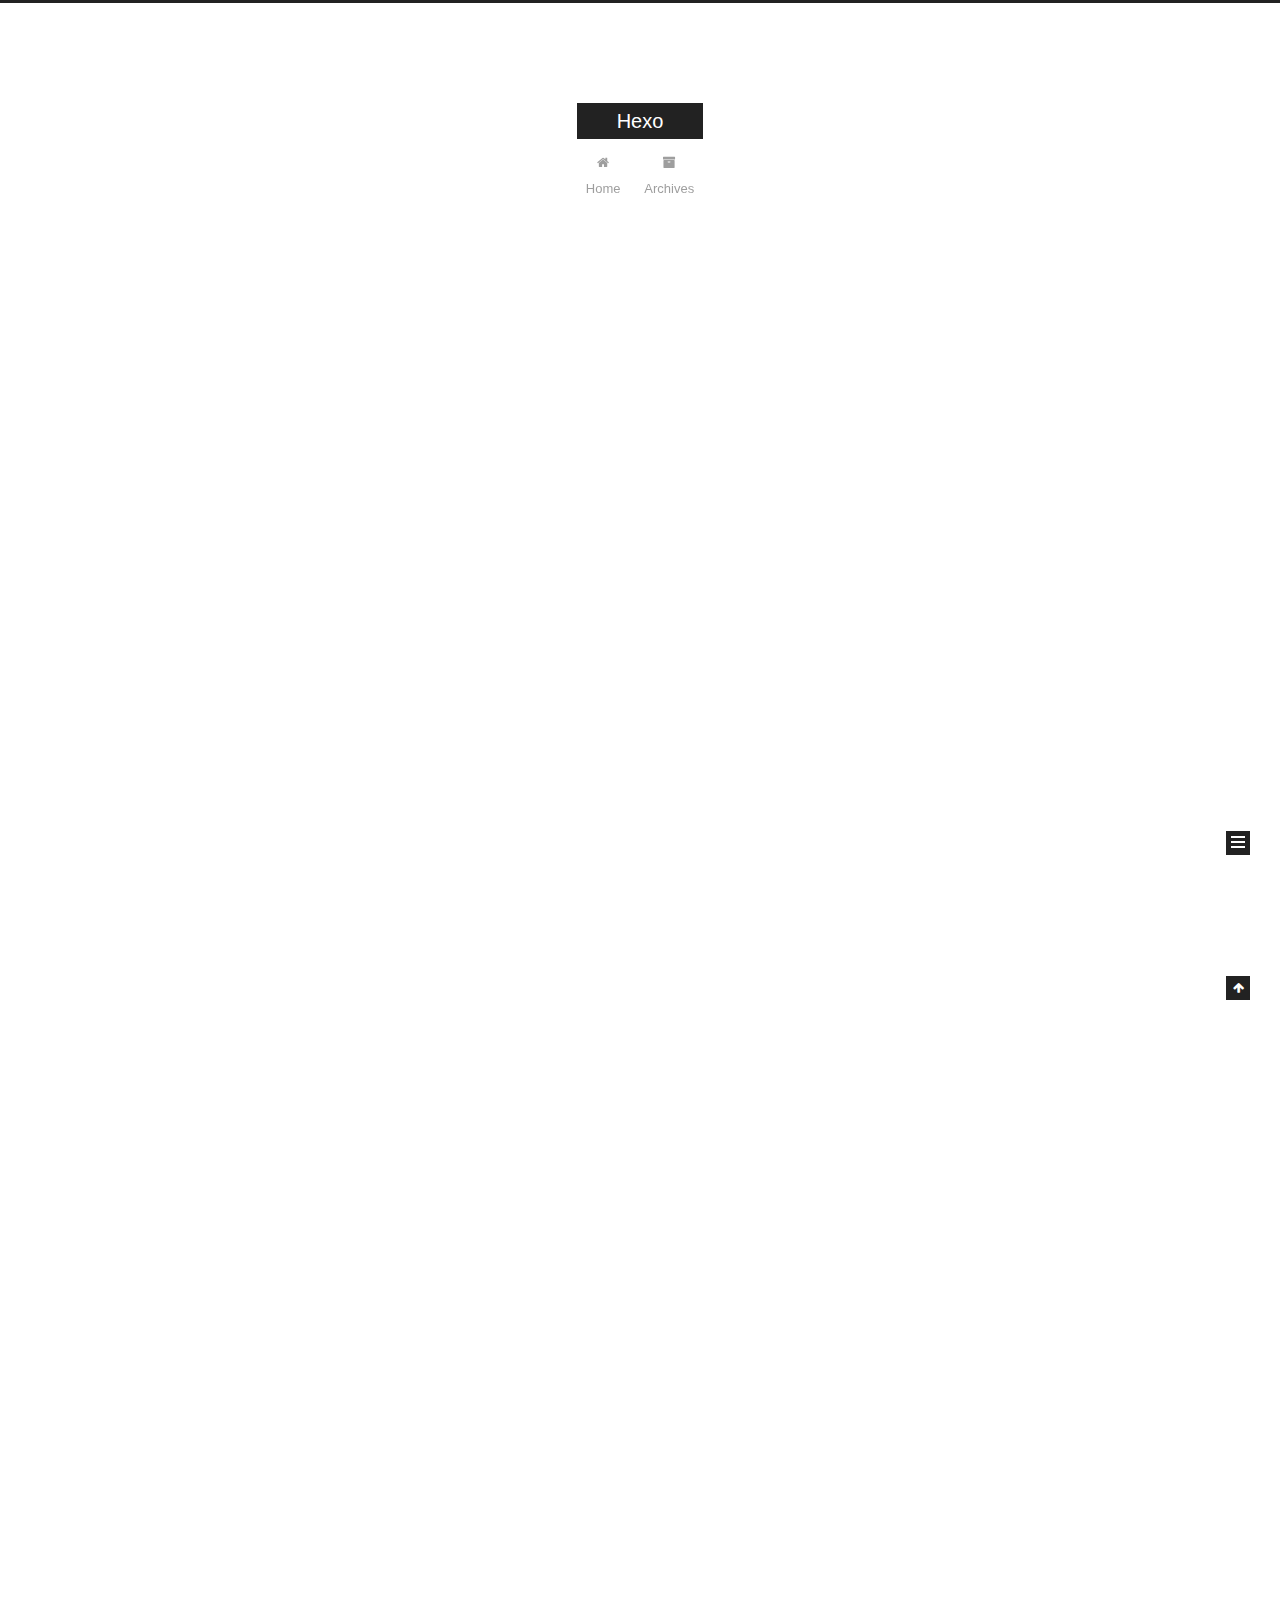
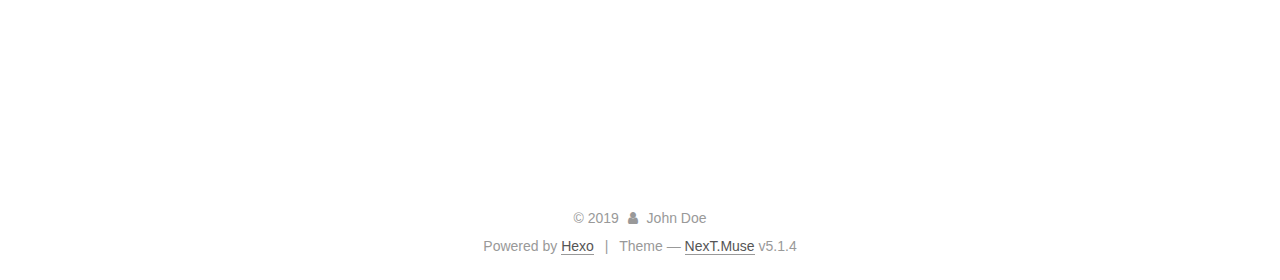
==== commit dadc0bd0: "Site updated: 2019-08-17 00:05:22" ====
--- a/index.html
+++ b/index.html
@@ -1,230 +1,741 @@
 <!DOCTYPE html>
-<html>
+
+
+
+  
+
+
+<html class="theme-next muse use-motion" lang="en">
 <head><meta name="generator" content="Hexo 3.9.0">
-  <meta charset="utf-8">
-  
-
-  
-  <title>Hexo</title>
-  <meta name="viewport" content="width=device-width, initial-scale=1, maximum-scale=1">
-  <meta property="og:type" content="website">
+  <meta charset="UTF-8">
+<meta http-equiv="X-UA-Compatible" content="IE=edge">
+<meta name="viewport" content="width=device-width, initial-scale=1, maximum-scale=1">
+<meta name="theme-color" content="#222">
+
+
+
+
+
+
+
+
+
+<meta http-equiv="Cache-Control" content="no-transform">
+<meta http-equiv="Cache-Control" content="no-siteapp">
+
+
+
+
+
+
+
+
+
+
+
+
+
+
+
+
+  
+  
+  <link href="/lib/fancybox/source/jquery.fancybox.css?v=2.1.5" rel="stylesheet" type="text/css">
+
+
+
+
+
+
+
+<link href="/lib/font-awesome/css/font-awesome.min.css?v=4.6.2" rel="stylesheet" type="text/css">
+
+<link href="/css/main.css?v=5.1.4" rel="stylesheet" type="text/css">
+
+
+  <link rel="apple-touch-icon" sizes="180x180" href="/images/apple-touch-icon-next.png?v=5.1.4">
+
+
+  <link rel="icon" type="image/png" sizes="32x32" href="/images/favicon-32x32-next.png?v=5.1.4">
+
+
+  <link rel="icon" type="image/png" sizes="16x16" href="/images/favicon-16x16-next.png?v=5.1.4">
+
+
+  <link rel="mask-icon" href="/images/logo.svg?v=5.1.4" color="#222">
+
+
+
+
+
+  <meta name="keywords" content="Hexo, NexT">
+
+
+
+
+
+
+
+
+
+
+<meta property="og:type" content="website">
 <meta property="og:title" content="Hexo">
 <meta property="og:url" content="http://yoursite.com/index.html">
 <meta property="og:site_name" content="Hexo">
 <meta property="og:locale" content="en">
 <meta name="twitter:card" content="summary">
 <meta name="twitter:title" content="Hexo">
-  
-    <link rel="alternate" href="/atom.xml" title="Hexo" type="application/atom+xml">
-  
-  
-    <link rel="icon" href="/favicon.png">
-  
-  
-    <link href="//fonts.googleapis.com/css?family=Source+Code+Pro" rel="stylesheet" type="text/css">
-  
-  <link rel="stylesheet" href="/css/style.css">
+
+
+
+<script type="text/javascript" id="hexo.configurations">
+  var NexT = window.NexT || {};
+  var CONFIG = {
+    root: '/',
+    scheme: 'Muse',
+    version: '5.1.4',
+    sidebar: {"position":"left","display":"post","offset":12,"b2t":false,"scrollpercent":false,"onmobile":false},
+    fancybox: true,
+    tabs: true,
+    motion: {"enable":true,"async":false,"transition":{"post_block":"fadeIn","post_header":"slideDownIn","post_body":"slideDownIn","coll_header":"slideLeftIn","sidebar":"slideUpIn"}},
+    duoshuo: {
+      userId: '0',
+      author: 'Author'
+    },
+    algolia: {
+      applicationID: '',
+      apiKey: '',
+      indexName: '',
+      hits: {"per_page":10},
+      labels: {"input_placeholder":"Search for Posts","hits_empty":"We didn't find any results for the search: ${query}","hits_stats":"${hits} results found in ${time} ms"}
+    }
+  };
+</script>
+
+
+
+  <link rel="canonical" href="http://yoursite.com/">
+
+
+
+
+
+  <title>Hexo</title>
+  
+
+
+
+
+
+
+
+
 </head>
-</html>
-<body>
-  <div id="container">
-    <div id="wrap">
-      <header id="header">
-  <div id="banner"></div>
-  <div id="header-outer" class="outer">
-    <div id="header-title" class="inner">
-      <h1 id="logo-wrap">
-        <a href="/" id="logo">Hexo</a>
-      </h1>
-      
+
+<body itemscope itemtype="http://schema.org/WebPage" lang="en">
+
+  
+  
+    
+  
+
+  <div class="container sidebar-position-left 
+  page-home">
+    <div class="headband"></div>
+
+    <header id="header" class="header" itemscope itemtype="http://schema.org/WPHeader">
+      <div class="header-inner"><div class="site-brand-wrapper">
+  <div class="site-meta ">
+    
+
+    <div class="custom-logo-site-title">
+      <a href="/" class="brand" rel="start">
+        <span class="logo-line-before"><i></i></span>
+        <span class="site-title">Hexo</span>
+        <span class="logo-line-after"><i></i></span>
+      </a>
     </div>
-    <div id="header-inner" class="inner">
-      <nav id="main-nav">
-        <a id="main-nav-toggle" class="nav-icon"></a>
-        
-          <a class="main-nav-link" href="/">Home</a>
-        
-          <a class="main-nav-link" href="/archives">Archives</a>
-        
-      </nav>
-      <nav id="sub-nav">
-        
-          <a id="nav-rss-link" class="nav-icon" href="/atom.xml" title="RSS Feed"></a>
-        
-        <a id="nav-search-btn" class="nav-icon" title="Search"></a>
-      </nav>
-      <div id="search-form-wrap">
-        <form action="//google.com/search" method="get" accept-charset="UTF-8" class="search-form"><input type="search" name="q" class="search-form-input" placeholder="Search"><button type="submit" class="search-form-submit">&#xF002;</button><input type="hidden" name="sitesearch" value="http://yoursite.com"></form>
-      </div>
+      
+        <p class="site-subtitle"></p>
+      
+  </div>
+
+  <div class="site-nav-toggle">
+    <button>
+      <span class="btn-bar"></span>
+      <span class="btn-bar"></span>
+      <span class="btn-bar"></span>
+    </button>
+  </div>
+</div>
+
+<nav class="site-nav">
+  
+
+  
+    <ul id="menu" class="menu">
+      
+        
+        <li class="menu-item menu-item-home">
+          <a href="/" rel="section">
+            
+              <i class="menu-item-icon fa fa-fw fa-home"></i> <br>
+            
+            Home
+          </a>
+        </li>
+      
+        
+        <li class="menu-item menu-item-archives">
+          <a href="/archives/" rel="section">
+            
+              <i class="menu-item-icon fa fa-fw fa-archive"></i> <br>
+            
+            Archives
+          </a>
+        </li>
+      
+
+      
+    </ul>
+  
+
+  
+</nav>
+
+
+
+ </div>
+    </header>
+
+    <main id="main" class="main">
+      <div class="main-inner">
+        <div class="content-wrap">
+          <div id="content" class="content">
+            
+  <section id="posts" class="posts-expand">
+    
+      
+
+  
+
+  
+  
+  
+
+  <article class="post post-type-normal" itemscope itemtype="http://schema.org/Article">
+  
+  
+  
+  <div class="post-block">
+    <link itemprop="mainEntityOfPage" href="http://yoursite.com/2019/08/16/Git入门指南/">
+
+    <span hidden itemprop="author" itemscope itemtype="http://schema.org/Person">
+      <meta itemprop="name" content="John Doe">
+      <meta itemprop="description" content>
+      <meta itemprop="image" content="/images/avatar.gif">
+    </span>
+
+    <span hidden itemprop="publisher" itemscope itemtype="http://schema.org/Organization">
+      <meta itemprop="name" content="Hexo">
+    </span>
+
+    
+      <header class="post-header">
+
+        
+        
+          <h1 class="post-title" itemprop="name headline">
+                
+                <a class="post-title-link" href="/2019/08/16/Git入门指南/" itemprop="url">Git入门指南</a></h1>
+        
+
+        <div class="post-meta">
+          <span class="post-time">
+            
+              <span class="post-meta-item-icon">
+                <i class="fa fa-calendar-o"></i>
+              </span>
+              
+                <span class="post-meta-item-text">Posted on</span>
+              
+              <time title="Post created" itemprop="dateCreated datePublished" datetime="2019-08-16T22:41:14+08:00">
+                2019-08-16
+              </time>
+            
+
+            
+
+            
+          </span>
+
+          
+
+          
+            
+          
+
+          
+          
+
+          
+
+          
+
+          
+
+        </div>
+      </header>
+    
+
+    
+    
+    
+    <div class="post-body" itemprop="articleBody">
+
+      
+      
+
+      
+        
+          
+            <h2 id="介绍"><a href="#介绍" class="headerlink" title="介绍"></a>介绍</h2><p>Git从入门到放弃</p>
+<h2 id="基本使用"><a href="#基本使用" class="headerlink" title="基本使用"></a>基本使用</h2><p>git init<br>git log</p>
+
+          
+        
+      
+    </div>
+    
+    
+    
+
+    
+
+    
+
+    
+
+    <footer class="post-footer">
+      
+
+      
+
+      
+
+      
+      
+        <div class="post-eof"></div>
+      
+    </footer>
+  </div>
+  
+  
+  
+  </article>
+
+
+    
+      
+
+  
+
+  
+  
+  
+
+  <article class="post post-type-normal" itemscope itemtype="http://schema.org/Article">
+  
+  
+  
+  <div class="post-block">
+    <link itemprop="mainEntityOfPage" href="http://yoursite.com/2019/08/16/hello-world/">
+
+    <span hidden itemprop="author" itemscope itemtype="http://schema.org/Person">
+      <meta itemprop="name" content="John Doe">
+      <meta itemprop="description" content>
+      <meta itemprop="image" content="/images/avatar.gif">
+    </span>
+
+    <span hidden itemprop="publisher" itemscope itemtype="http://schema.org/Organization">
+      <meta itemprop="name" content="Hexo">
+    </span>
+
+    
+      <header class="post-header">
+
+        
+        
+          <h1 class="post-title" itemprop="name headline">
+                
+                <a class="post-title-link" href="/2019/08/16/hello-world/" itemprop="url">Hello World</a></h1>
+        
+
+        <div class="post-meta">
+          <span class="post-time">
+            
+              <span class="post-meta-item-icon">
+                <i class="fa fa-calendar-o"></i>
+              </span>
+              
+                <span class="post-meta-item-text">Posted on</span>
+              
+              <time title="Post created" itemprop="dateCreated datePublished" datetime="2019-08-16T22:04:45+08:00">
+                2019-08-16
+              </time>
+            
+
+            
+
+            
+          </span>
+
+          
+
+          
+            
+          
+
+          
+          
+
+          
+
+          
+
+          
+
+        </div>
+      </header>
+    
+
+    
+    
+    
+    <div class="post-body" itemprop="articleBody">
+
+      
+      
+
+      
+        
+          
+            <p>Welcome to <a href="https://hexo.io/" target="_blank" rel="noopener">Hexo</a>! This is your very first post. Check <a href="https://hexo.io/docs/" target="_blank" rel="noopener">documentation</a> for more info. If you get any problems when using Hexo, you can find the answer in <a href="https://hexo.io/docs/troubleshooting.html" target="_blank" rel="noopener">troubleshooting</a> or you can ask me on <a href="https://github.com/hexojs/hexo/issues" target="_blank" rel="noopener">GitHub</a>.</p>
+<h2 id="Quick-Start快速开始"><a href="#Quick-Start快速开始" class="headerlink" title="Quick Start快速开始"></a>Quick Start快速开始</h2><h3 id="Create-a-new-post"><a href="#Create-a-new-post" class="headerlink" title="Create a new post"></a>Create a new post</h3><figure class="highlight bash"><table><tr><td class="gutter"><pre><span class="line">1</span><br></pre></td><td class="code"><pre><span class="line">$ hexo new <span class="string">"My New Post"</span></span><br></pre></td></tr></table></figure>
+
+<p>More info: <a href="https://hexo.io/docs/writing.html" target="_blank" rel="noopener">Writing</a></p>
+<h3 id="Run-server"><a href="#Run-server" class="headerlink" title="Run server"></a>Run server</h3><figure class="highlight bash"><table><tr><td class="gutter"><pre><span class="line">1</span><br></pre></td><td class="code"><pre><span class="line">$ hexo server</span><br></pre></td></tr></table></figure>
+
+<p>More info: <a href="https://hexo.io/docs/server.html" target="_blank" rel="noopener">Server</a></p>
+<h3 id="Generate-static-files"><a href="#Generate-static-files" class="headerlink" title="Generate static files"></a>Generate static files</h3><figure class="highlight bash"><table><tr><td class="gutter"><pre><span class="line">1</span><br></pre></td><td class="code"><pre><span class="line">$ hexo generate</span><br></pre></td></tr></table></figure>
+
+<p>More info: <a href="https://hexo.io/docs/generating.html" target="_blank" rel="noopener">Generating</a></p>
+<h3 id="Deploy-to-remote-sites"><a href="#Deploy-to-remote-sites" class="headerlink" title="Deploy to remote sites"></a>Deploy to remote sites</h3><figure class="highlight bash"><table><tr><td class="gutter"><pre><span class="line">1</span><br></pre></td><td class="code"><pre><span class="line">$ hexo deploy</span><br></pre></td></tr></table></figure>
+
+<p>More info: <a href="https://hexo.io/docs/deployment.html" target="_blank" rel="noopener">Deployment</a></p>
+
+          
+        
+      
+    </div>
+    
+    
+    
+
+    
+
+    
+
+    
+
+    <footer class="post-footer">
+      
+
+      
+
+      
+
+      
+      
+        <div class="post-eof"></div>
+      
+    </footer>
+  </div>
+  
+  
+  
+  </article>
+
+
+    
+  </section>
+
+  
+
+
+          </div>
+          
+
+
+          
+
+        </div>
+        
+          
+  
+  <div class="sidebar-toggle">
+    <div class="sidebar-toggle-line-wrap">
+      <span class="sidebar-toggle-line sidebar-toggle-line-first"></span>
+      <span class="sidebar-toggle-line sidebar-toggle-line-middle"></span>
+      <span class="sidebar-toggle-line sidebar-toggle-line-last"></span>
     </div>
   </div>
-</header>
-      <div class="outer">
-        <section id="main">
-  
-    <article id="post-Git入门指南" class="article article-type-post" itemscope itemprop="blogPost">
-  <div class="article-meta">
-    <a href="/2019/08/16/Git入门指南/" class="article-date">
-  <time datetime="2019-08-16T14:41:14.000Z" itemprop="datePublished">2019-08-16</time>
-</a>
-    
+
+  <aside id="sidebar" class="sidebar">
+    
+    <div class="sidebar-inner">
+
+      
+
+      
+
+      <section class="site-overview-wrap sidebar-panel sidebar-panel-active">
+        <div class="site-overview">
+          <div class="site-author motion-element" itemprop="author" itemscope itemtype="http://schema.org/Person">
+            
+              <p class="site-author-name" itemprop="name">John Doe</p>
+              <p class="site-description motion-element" itemprop="description"></p>
+          </div>
+
+          <nav class="site-state motion-element">
+
+            
+              <div class="site-state-item site-state-posts">
+              
+                <a href="/archives/">
+              
+                  <span class="site-state-item-count">2</span>
+                  <span class="site-state-item-name">posts</span>
+                </a>
+              </div>
+            
+
+            
+
+            
+
+          </nav>
+
+          
+
+          
+
+          
+          
+
+          
+          
+
+          
+
+        </div>
+      </section>
+
+      
+
+      
+
+    </div>
+  </aside>
+
+
+        
+      </div>
+    </main>
+
+    <footer id="footer" class="footer">
+      <div class="footer-inner">
+        <div class="copyright">&copy; <span itemprop="copyrightYear">2019</span>
+  <span class="with-love">
+    <i class="fa fa-user"></i>
+  </span>
+  <span class="author" itemprop="copyrightHolder">John Doe</span>
+
+  
+</div>
+
+
+  <div class="powered-by">Powered by <a class="theme-link" target="_blank" href="https://hexo.io">Hexo</a></div>
+
+
+
+  <span class="post-meta-divider">|</span>
+
+
+
+  <div class="theme-info">Theme &mdash; <a class="theme-link" target="_blank" href="https://github.com/iissnan/hexo-theme-next">NexT.Muse</a> v5.1.4</div>
+
+
+
+
+        
+
+
+
+
+
+
+
+        
+      </div>
+    </footer>
+
+    
+      <div class="back-to-top">
+        <i class="fa fa-arrow-up"></i>
+        
+      </div>
+    
+
+    
+
   </div>
-  <div class="article-inner">
-    
-    
-      <header class="article-header">
-        
-  
-    <h1 itemprop="name">
-      <a class="article-title" href="/2019/08/16/Git入门指南/">Git入门指南</a>
-    </h1>
-  
-
-      </header>
-    
-    <div class="article-entry" itemprop="articleBody">
-      
-        <h2 id="介绍"><a href="#介绍" class="headerlink" title="介绍"></a>介绍</h2><p>Git从入门到放弃</p>
-<h2 id="基本使用"><a href="#基本使用" class="headerlink" title="基本使用"></a>基本使用</h2><p>git init<br>git log</p>
-
-      
-    </div>
-    <footer class="article-footer">
-      <a data-url="http://yoursite.com/2019/08/16/Git入门指南/" data-id="cjzea79sk00007kv5i1zpn62i" class="article-share-link">Share</a>
-      
-      
-    </footer>
-  </div>
-  
-</article>
-
-
-  
-    <article id="post-hello-world" class="article article-type-post" itemscope itemprop="blogPost">
-  <div class="article-meta">
-    <a href="/2019/08/16/hello-world/" class="article-date">
-  <time datetime="2019-08-16T14:04:45.725Z" itemprop="datePublished">2019-08-16</time>
-</a>
-    
-  </div>
-  <div class="article-inner">
-    
-    
-      <header class="article-header">
-        
-  
-    <h1 itemprop="name">
-      <a class="article-title" href="/2019/08/16/hello-world/">Hello World</a>
-    </h1>
-  
-
-      </header>
-    
-    <div class="article-entry" itemprop="articleBody">
-      
-        <p>Welcome to <a href="https://hexo.io/" target="_blank" rel="noopener">Hexo</a>! This is your very first post. Check <a href="https://hexo.io/docs/" target="_blank" rel="noopener">documentation</a> for more info. If you get any problems when using Hexo, you can find the answer in <a href="https://hexo.io/docs/troubleshooting.html" target="_blank" rel="noopener">troubleshooting</a> or you can ask me on <a href="https://github.com/hexojs/hexo/issues" target="_blank" rel="noopener">GitHub</a>.</p>
-<h2 id="Quick-Start快速开始"><a href="#Quick-Start快速开始" class="headerlink" title="Quick Start快速开始"></a>Quick Start快速开始</h2><h3 id="Create-a-new-post"><a href="#Create-a-new-post" class="headerlink" title="Create a new post"></a>Create a new post</h3><figure class="highlight bash"><table><tr><td class="gutter"><pre><span class="line">1</span><br></pre></td><td class="code"><pre><span class="line">$ hexo new <span class="string">"My New Post"</span></span><br></pre></td></tr></table></figure>
-
-<p>More info: <a href="https://hexo.io/docs/writing.html" target="_blank" rel="noopener">Writing</a></p>
-<h3 id="Run-server"><a href="#Run-server" class="headerlink" title="Run server"></a>Run server</h3><figure class="highlight bash"><table><tr><td class="gutter"><pre><span class="line">1</span><br></pre></td><td class="code"><pre><span class="line">$ hexo server</span><br></pre></td></tr></table></figure>
-
-<p>More info: <a href="https://hexo.io/docs/server.html" target="_blank" rel="noopener">Server</a></p>
-<h3 id="Generate-static-files"><a href="#Generate-static-files" class="headerlink" title="Generate static files"></a>Generate static files</h3><figure class="highlight bash"><table><tr><td class="gutter"><pre><span class="line">1</span><br></pre></td><td class="code"><pre><span class="line">$ hexo generate</span><br></pre></td></tr></table></figure>
-
-<p>More info: <a href="https://hexo.io/docs/generating.html" target="_blank" rel="noopener">Generating</a></p>
-<h3 id="Deploy-to-remote-sites"><a href="#Deploy-to-remote-sites" class="headerlink" title="Deploy to remote sites"></a>Deploy to remote sites</h3><figure class="highlight bash"><table><tr><td class="gutter"><pre><span class="line">1</span><br></pre></td><td class="code"><pre><span class="line">$ hexo deploy</span><br></pre></td></tr></table></figure>
-
-<p>More info: <a href="https://hexo.io/docs/deployment.html" target="_blank" rel="noopener">Deployment</a></p>
-
-      
-    </div>
-    <footer class="article-footer">
-      <a data-url="http://yoursite.com/2019/08/16/hello-world/" data-id="cjzea79tc00017kv5trf2y8jk" class="article-share-link">Share</a>
-      
-      
-    </footer>
-  </div>
-  
-</article>
-
-
-  
-
-
-</section>
-        
-          <aside id="sidebar">
-  
-    
-
-  
-    
-
-  
-    
-  
-    
-  <div class="widget-wrap">
-    <h3 class="widget-title">Archives</h3>
-    <div class="widget">
-      <ul class="archive-list"><li class="archive-list-item"><a class="archive-list-link" href="/archives/2019/08/">August 2019</a></li></ul>
-    </div>
-  </div>
-
-
-  
-    
-  <div class="widget-wrap">
-    <h3 class="widget-title">Recent Posts</h3>
-    <div class="widget">
-      <ul>
-        
-          <li>
-            <a href="/2019/08/16/Git入门指南/">Git入门指南</a>
-          </li>
-        
-          <li>
-            <a href="/2019/08/16/hello-world/">Hello World</a>
-          </li>
-        
-      </ul>
-    </div>
-  </div>
-
-  
-</aside>
-        
-      </div>
-      <footer id="footer">
-  
-  <div class="outer">
-    <div id="footer-info" class="inner">
-      &copy; 2019 John Doe<br>
-      Powered by <a href="http://hexo.io/" target="_blank">Hexo</a>
-    </div>
-  </div>
-</footer>
-    </div>
-    <nav id="mobile-nav">
-  
-    <a href="/" class="mobile-nav-link">Home</a>
-  
-    <a href="/archives" class="mobile-nav-link">Archives</a>
-  
-</nav>
-    
-
-<script src="//ajax.googleapis.com/ajax/libs/jquery/2.0.3/jquery.min.js"></script>
-
-
-  <link rel="stylesheet" href="/fancybox/jquery.fancybox.css">
-  <script src="/fancybox/jquery.fancybox.pack.js"></script>
-
-
-<script src="/js/script.js"></script>
-
-
-
-  </div>
+
+  
+
+<script type="text/javascript">
+  if (Object.prototype.toString.call(window.Promise) !== '[object Function]') {
+    window.Promise = null;
+  }
+</script>
+
+
+
+
+
+
+
+
+
+  
+
+
+
+
+
+
+
+
+
+
+
+
+  
+  
+    <script type="text/javascript" src="/lib/jquery/index.js?v=2.1.3"></script>
+  
+
+  
+  
+    <script type="text/javascript" src="/lib/fastclick/lib/fastclick.min.js?v=1.0.6"></script>
+  
+
+  
+  
+    <script type="text/javascript" src="/lib/jquery_lazyload/jquery.lazyload.js?v=1.9.7"></script>
+  
+
+  
+  
+    <script type="text/javascript" src="/lib/velocity/velocity.min.js?v=1.2.1"></script>
+  
+
+  
+  
+    <script type="text/javascript" src="/lib/velocity/velocity.ui.min.js?v=1.2.1"></script>
+  
+
+  
+  
+    <script type="text/javascript" src="/lib/fancybox/source/jquery.fancybox.pack.js?v=2.1.5"></script>
+  
+
+
+  
+
+
+  <script type="text/javascript" src="/js/src/utils.js?v=5.1.4"></script>
+
+  <script type="text/javascript" src="/js/src/motion.js?v=5.1.4"></script>
+
+
+
+  
+  
+
+  
+
+  
+
+
+  <script type="text/javascript" src="/js/src/bootstrap.js?v=5.1.4"></script>
+
+
+
+  
+
+
+  
+
+
+
+
+	
+
+
+
+
+
+  
+
+
+
+
+
+  
+
+
+
+
+
+
+
+
+
+
+
+
+  
+
+
+
+
+
+  
+
+  
+
+  
+
+  
+  
+
+  
+
+  
+
+  
+
 </body>
-</html>+</html>
--- a/css/main.css
+++ b/css/main.css
@@ -0,0 +1,2662 @@
+/* normalize.css v3.0.2 | MIT License | git.io/normalize */
+html {
+  font-family: sans-serif; /* 1 */
+  -ms-text-size-adjust: 100%; /* 2 */
+  -webkit-text-size-adjust: 100%; /* 2 */
+}
+body {
+  margin: 0;
+}
+article,
+aside,
+details,
+figcaption,
+figure,
+footer,
+header,
+hgroup,
+main,
+menu,
+nav,
+section,
+summary {
+  display: block;
+}
+audio,
+canvas,
+progress,
+video {
+  display: inline-block; /* 1 */
+  vertical-align: baseline; /* 2 */
+}
+audio:not([controls]) {
+  display: none;
+  height: 0;
+}
+[hidden],
+template {
+  display: none;
+}
+a {
+  background-color: transparent;
+}
+a:active,
+a:hover {
+  outline: 0;
+}
+abbr[title] {
+  border-bottom: 1px dotted;
+}
+b,
+strong {
+  font-weight: bold;
+}
+dfn {
+  font-style: italic;
+}
+h1 {
+  font-size: 2em;
+  margin: 0.67em 0;
+}
+mark {
+  background: #ff0;
+  color: #000;
+}
+small {
+  font-size: 80%;
+}
+sub,
+sup {
+  font-size: 75%;
+  line-height: 0;
+  position: relative;
+  vertical-align: baseline;
+}
+sup {
+  top: -0.5em;
+}
+sub {
+  bottom: -0.25em;
+}
+img {
+  border: 0;
+}
+svg:not(:root) {
+  overflow: hidden;
+}
+figure {
+  margin: 1em 40px;
+}
+hr {
+  -moz-box-sizing: content-box;
+  box-sizing: content-box;
+  height: 0;
+}
+pre {
+  overflow: auto;
+}
+code,
+kbd,
+pre,
+samp {
+  font-family: monospace, monospace;
+  font-size: 1em;
+}
+button,
+input,
+optgroup,
+select,
+textarea {
+  color: inherit; /* 1 */
+  font: inherit; /* 2 */
+  margin: 0; /* 3 */
+}
+button {
+  overflow: visible;
+}
+button,
+select {
+  text-transform: none;
+}
+button,
+html input[type="button"],
+input[type="reset"],
+input[type="submit"] {
+  -webkit-appearance: button; /* 2 */
+  cursor: pointer; /* 3 */
+}
+button[disabled],
+html input[disabled] {
+  cursor: default;
+}
+button::-moz-focus-inner,
+input::-moz-focus-inner {
+  border: 0;
+  padding: 0;
+}
+input {
+  line-height: normal;
+}
+input[type="checkbox"],
+input[type="radio"] {
+  box-sizing: border-box; /* 1 */
+  padding: 0; /* 2 */
+}
+input[type="number"]::-webkit-inner-spin-button,
+input[type="number"]::-webkit-outer-spin-button {
+  height: auto;
+}
+input[type="search"] {
+  -webkit-appearance: textfield; /* 1 */
+  -moz-box-sizing: content-box;
+  -webkit-box-sizing: content-box; /* 2 */
+  box-sizing: content-box;
+}
+input[type="search"]::-webkit-search-cancel-button,
+input[type="search"]::-webkit-search-decoration {
+  -webkit-appearance: none;
+}
+fieldset {
+  border: 1px solid #c0c0c0;
+  margin: 0 2px;
+  padding: 0.35em 0.625em 0.75em;
+}
+legend {
+  border: 0; /* 1 */
+  padding: 0; /* 2 */
+}
+textarea {
+  overflow: auto;
+}
+optgroup {
+  font-weight: bold;
+}
+table {
+  border-collapse: collapse;
+  border-spacing: 0;
+}
+td,
+th {
+  padding: 0;
+}
+::selection {
+  background: #262a30;
+  color: #fff;
+}
+body {
+  position: relative;
+  font-family: 'Lato', "PingFang SC", "Microsoft YaHei", sans-serif;
+  font-size: 14px;
+  line-height: 2;
+  color: #555;
+  background: #fff;
+}
+@media (max-width: 767px) {
+  body {
+    padding-right: 0 !important;
+  }
+}
+@media (min-width: 768px) and (max-width: 991px) {
+  body {
+    padding-right: 0 !important;
+  }
+}
+@media (min-width: 1600px) {
+  body {
+    font-size: 16px;
+  }
+}
+h1,
+h2,
+h3,
+h4,
+h5,
+h6 {
+  margin: 0;
+  padding: 0;
+  font-weight: bold;
+  line-height: 1.5;
+  font-family: 'Lato', "PingFang SC", "Microsoft YaHei", sans-serif;
+}
+h2,
+h3,
+h4,
+h5,
+h6 {
+  margin: 20px 0 15px;
+}
+h1 {
+  font-size: 22px;
+}
+@media (max-width: 767px) {
+  h1 {
+    font-size: 18px;
+  }
+}
+h2 {
+  font-size: 20px;
+}
+@media (max-width: 767px) {
+  h2 {
+    font-size: 16px;
+  }
+}
+h3 {
+  font-size: 18px;
+}
+@media (max-width: 767px) {
+  h3 {
+    font-size: 14px;
+  }
+}
+h4 {
+  font-size: 16px;
+}
+@media (max-width: 767px) {
+  h4 {
+    font-size: 12px;
+  }
+}
+h5 {
+  font-size: 14px;
+}
+@media (max-width: 767px) {
+  h5 {
+    font-size: 10px;
+  }
+}
+h6 {
+  font-size: 12px;
+}
+@media (max-width: 767px) {
+  h6 {
+    font-size: 8px;
+  }
+}
+p {
+  margin: 0 0 20px 0;
+}
+a {
+  color: #555;
+  text-decoration: none;
+  outline: none;
+  border-bottom: 1px solid #999;
+  word-wrap: break-word;
+}
+a:hover {
+  color: #222;
+  border-bottom-color: #222;
+}
+blockquote {
+  margin: 0;
+  padding: 0;
+}
+img {
+  display: block;
+  margin: auto;
+  max-width: 100%;
+  height: auto;
+}
+hr {
+  margin: 40px 0;
+  height: 3px;
+  border: none;
+  background-color: #ddd;
+  background-image: repeating-linear-gradient(-45deg, #fff, #fff 4px, transparent 4px, transparent 8px);
+}
+blockquote {
+  padding: 0 15px;
+  color: #666;
+  border-left: 4px solid #ddd;
+}
+blockquote cite::before {
+  content: "-";
+  padding: 0 5px;
+}
+dt {
+  font-weight: 700;
+}
+dd {
+  margin: 0;
+  padding: 0;
+}
+kbd {
+  border: 1px solid #ccc;
+  border-radius: 0.2em;
+  box-shadow: 0.1em 0.1em 0.2em rgba(0,0,0,0.1);
+  background-color: #f9f9f9;
+  font-family: inherit;
+  background-image: -webkit-linear-gradient(top, #eee, #fff, #eee);
+  padding: 0.1em 0.3em;
+  white-space: nowrap;
+}
+.text-left {
+  text-align: left;
+}
+.text-center {
+  text-align: center;
+}
+.text-right {
+  text-align: right;
+}
+.text-justify {
+  text-align: justify;
+}
+.text-nowrap {
+  white-space: nowrap;
+}
+.text-lowercase {
+  text-transform: lowercase;
+}
+.text-uppercase {
+  text-transform: uppercase;
+}
+.text-capitalize {
+  text-transform: capitalize;
+}
+.center-block {
+  display: block;
+  margin-left: auto;
+  margin-right: auto;
+}
+.clearfix:before,
+.clearfix:after {
+  content: " ";
+  display: table;
+}
+.clearfix:after {
+  clear: both;
+}
+.pullquote {
+  width: 45%;
+}
+.pullquote.left {
+  float: left;
+  margin-left: 5px;
+  margin-right: 10px;
+}
+.pullquote.right {
+  float: right;
+  margin-left: 10px;
+  margin-right: 5px;
+}
+.affix.affix.affix {
+  position: fixed;
+}
+.translation {
+  margin-top: -20px;
+  font-size: 14px;
+  color: #999;
+}
+.scrollbar-measure {
+  width: 100px;
+  height: 100px;
+  overflow: scroll;
+  position: absolute;
+  top: -9999px;
+}
+.use-motion .motion-element {
+  opacity: 0;
+}
+table {
+  margin: 20px 0;
+  width: 100%;
+  border-collapse: collapse;
+  border-spacing: 0;
+  border: 1px solid #ddd;
+  font-size: 14px;
+  table-layout: fixed;
+  word-wrap: break-all;
+}
+table>tbody>tr:nth-of-type(odd) {
+  background-color: #f9f9f9;
+}
+table>tbody>tr:hover {
+  background-color: #f5f5f5;
+}
+caption,
+th,
+td {
+  padding: 8px;
+  text-align: left;
+  vertical-align: middle;
+  font-weight: normal;
+}
+th,
+td {
+  border-bottom: 3px solid #ddd;
+  border-right: 1px solid #eee;
+}
+th {
+  padding-bottom: 10px;
+  font-weight: 700;
+}
+td {
+  border-bottom-width: 1px;
+}
+html,
+body {
+  height: 100%;
+}
+.container {
+  position: relative;
+  min-height: 100%;
+}
+.header-inner {
+  margin: 0 auto;
+  padding: 100px 0 70px;
+  width: 700px;
+}
+@media (min-width: 1600px) {
+  .container .header-inner {
+    width: 900px;
+  }
+}
+.main {
+  padding-bottom: 150px;
+}
+.main-inner {
+  margin: 0 auto;
+  width: 700px;
+}
+@media (min-width: 1600px) {
+  .container .main-inner {
+    width: 900px;
+  }
+}
+.footer {
+  position: absolute;
+  left: 0;
+  bottom: 0;
+  width: 100%;
+  min-height: 50px;
+}
+.footer-inner {
+  box-sizing: border-box;
+  margin: 20px auto;
+  width: 700px;
+}
+@media (min-width: 1600px) {
+  .container .footer-inner {
+    width: 900px;
+  }
+}
+pre,
+.highlight {
+  overflow: auto;
+  margin: 20px 0;
+  padding: 0;
+  font-size: 13px;
+  color: #4d4d4c;
+  background: #f7f7f7;
+  line-height: 1.6;
+}
+pre,
+code {
+  font-family: consolas, Menlo, "PingFang SC", "Microsoft YaHei", monospace;
+}
+code {
+  padding: 2px 4px;
+  word-wrap: break-word;
+  color: #555;
+  background: #eee;
+  border-radius: 3px;
+  font-size: 13px;
+}
+pre {
+  padding: 10px;
+}
+pre code {
+  padding: 0;
+  color: #4d4d4c;
+  background: none;
+  text-shadow: none;
+}
+.highlight {
+  border-radius: 1px;
+}
+.highlight pre {
+  border: none;
+  margin: 0;
+  padding: 10px 0;
+}
+.highlight table {
+  margin: 0;
+  width: auto;
+  border: none;
+}
+.highlight td {
+  border: none;
+  padding: 0;
+}
+.highlight figcaption {
+  font-size: 1em;
+  color: #4d4d4c;
+  line-height: 1em;
+  margin-bottom: 1em;
+}
+.highlight figcaption:before,
+.highlight figcaption:after {
+  content: " ";
+  display: table;
+}
+.highlight figcaption:after {
+  clear: both;
+}
+.highlight figcaption a {
+  float: right;
+  color: #4d4d4c;
+}
+.highlight figcaption a:hover {
+  border-bottom-color: #4d4d4c;
+}
+.highlight .gutter pre {
+  padding-left: 10px;
+  padding-right: 10px;
+  color: #869194;
+  text-align: right;
+  background-color: #eff2f3;
+}
+.highlight .code pre {
+  width: 100%;
+  padding-left: 10px;
+  padding-right: 10px;
+  background-color: #f7f7f7;
+}
+.highlight .line {
+  height: 20px;
+}
+.gutter {
+  -webkit-user-select: none;
+  -moz-user-select: none;
+  -ms-user-select: none;
+  user-select: none;
+}
+.gist table {
+  width: auto;
+}
+.gist table td {
+  border: none;
+}
+pre .deletion {
+  background: #fdd;
+}
+pre .addition {
+  background: #dfd;
+}
+pre .meta {
+  color: #8959a8;
+}
+pre .comment {
+  color: #8e908c;
+}
+pre .variable,
+pre .attribute,
+pre .tag,
+pre .regexp,
+pre .ruby .constant,
+pre .xml .tag .title,
+pre .xml .pi,
+pre .xml .doctype,
+pre .html .doctype,
+pre .css .id,
+pre .css .class,
+pre .css .pseudo {
+  color: #c82829;
+}
+pre .number,
+pre .preprocessor,
+pre .built_in,
+pre .literal,
+pre .params,
+pre .constant,
+pre .command {
+  color: #f5871f;
+}
+pre .ruby .class .title,
+pre .css .rules .attribute,
+pre .string,
+pre .value,
+pre .inheritance,
+pre .header,
+pre .ruby .symbol,
+pre .xml .cdata,
+pre .special,
+pre .number,
+pre .formula {
+  color: #718c00;
+}
+pre .title,
+pre .css .hexcolor {
+  color: #3e999f;
+}
+pre .function,
+pre .python .decorator,
+pre .python .title,
+pre .ruby .function .title,
+pre .ruby .title .keyword,
+pre .perl .sub,
+pre .javascript .title,
+pre .coffeescript .title {
+  color: #4271ae;
+}
+pre .keyword,
+pre .javascript .function {
+  color: #8959a8;
+}
+.full-image.full-image.full-image.full-image {
+  border: none;
+  max-width: 100%;
+  width: auto;
+  margin: 20px auto 25px;
+}
+@media (min-width: 992px) {
+  .full-image.full-image.full-image.full-image {
+    max-width: none;
+    width: 110%;
+    margin: 25px -5%;
+  }
+}
+.blockquote-center,
+.page-home .post-type-quote blockquote,
+.page-post-detail .post-type-quote blockquote {
+  position: relative;
+  margin: 40px 0;
+  padding: 0;
+  border-left: none;
+  text-align: center;
+}
+.blockquote-center::before,
+.page-home .post-type-quote blockquote::before,
+.page-post-detail .post-type-quote blockquote::before,
+.blockquote-center::after,
+.page-home .post-type-quote blockquote::after,
+.page-post-detail .post-type-quote blockquote::after {
+  position: absolute;
+  content: ' ';
+  display: block;
+  width: 100%;
+  height: 24px;
+  opacity: 0.2;
+  background-repeat: no-repeat;
+  background-position: 0 -6px;
+  background-size: 22px 22px;
+}
+.blockquote-center::before,
+.page-home .post-type-quote blockquote::before,
+.page-post-detail .post-type-quote blockquote::before {
+  top: -20px;
+  background-image: url("../images/quote-l.svg");
+  border-top: 1px solid #ccc;
+}
+.blockquote-center::after,
+.page-home .post-type-quote blockquote::after,
+.page-post-detail .post-type-quote blockquote::after {
+  bottom: -20px;
+  background-image: url("../images/quote-r.svg");
+  border-bottom: 1px solid #ccc;
+  background-position: 100% 8px;
+}
+.blockquote-center p,
+.page-home .post-type-quote blockquote p,
+.page-post-detail .post-type-quote blockquote p,
+.blockquote-center div,
+.page-home .post-type-quote blockquote div,
+.page-post-detail .post-type-quote blockquote div {
+  text-align: center;
+}
+.post .post-body .group-picture img {
+  box-sizing: border-box;
+  padding: 0 3px;
+  border: none;
+}
+.post .group-picture-row {
+  overflow: hidden;
+  margin-top: 6px;
+}
+.post .group-picture-row:first-child {
+  margin-top: 0;
+}
+.post .group-picture-column {
+  float: left;
+}
+.page-post-detail .post-body .group-picture-column {
+  float: none;
+  margin-top: 10px;
+  width: auto !important;
+}
+.page-post-detail .post-body .group-picture-column img {
+  margin: 0 auto;
+}
+.page-archive .group-picture-container {
+  overflow: hidden;
+}
+.page-archive .group-picture-row {
+  float: left;
+}
+.page-archive .group-picture-row:first-child {
+  margin-top: 6px;
+}
+.page-archive .group-picture-column {
+  max-width: 150px;
+  max-height: 150px;
+}
+.post-body .note {
+  position: relative;
+  padding: 15px;
+  margin-bottom: 20px;
+  border: 1px solid #eee;
+  border-left-width: 5px;
+  border-radius: 3px;
+}
+.post-body .note h2,
+.post-body .note h3,
+.post-body .note h4,
+.post-body .note h5,
+.post-body .note h6 {
+  margin-top: 0;
+  margin-bottom: 0;
+  border-bottom: initial;
+  padding-top: 0 !important;
+}
+.post-body .note p:first-child,
+.post-body .note ul:first-child,
+.post-body .note ol:first-child,
+.post-body .note table:first-child,
+.post-body .note pre:first-child,
+.post-body .note blockquote:first-child {
+  margin-top: 0;
+}
+.post-body .note p:last-child,
+.post-body .note ul:last-child,
+.post-body .note ol:last-child,
+.post-body .note table:last-child,
+.post-body .note pre:last-child,
+.post-body .note blockquote:last-child {
+  margin-bottom: 0;
+}
+.post-body .note.default {
+  border-left-color: #777;
+}
+.post-body .note.default h2,
+.post-body .note.default h3,
+.post-body .note.default h4,
+.post-body .note.default h5,
+.post-body .note.default h6 {
+  color: #777;
+}
+.post-body .note.primary {
+  border-left-color: #6f42c1;
+}
+.post-body .note.primary h2,
+.post-body .note.primary h3,
+.post-body .note.primary h4,
+.post-body .note.primary h5,
+.post-body .note.primary h6 {
+  color: #6f42c1;
+}
+.post-body .note.info {
+  border-left-color: #428bca;
+}
+.post-body .note.info h2,
+.post-body .note.info h3,
+.post-body .note.info h4,
+.post-body .note.info h5,
+.post-body .note.info h6 {
+  color: #428bca;
+}
+.post-body .note.success {
+  border-left-color: #5cb85c;
+}
+.post-body .note.success h2,
+.post-body .note.success h3,
+.post-body .note.success h4,
+.post-body .note.success h5,
+.post-body .note.success h6 {
+  color: #5cb85c;
+}
+.post-body .note.warning {
+  border-left-color: #f0ad4e;
+}
+.post-body .note.warning h2,
+.post-body .note.warning h3,
+.post-body .note.warning h4,
+.post-body .note.warning h5,
+.post-body .note.warning h6 {
+  color: #f0ad4e;
+}
+.post-body .note.danger {
+  border-left-color: #d9534f;
+}
+.post-body .note.danger h2,
+.post-body .note.danger h3,
+.post-body .note.danger h4,
+.post-body .note.danger h5,
+.post-body .note.danger h6 {
+  color: #d9534f;
+}
+.post-body .label {
+  display: inline;
+  padding: 0 2px;
+  white-space: nowrap;
+}
+.post-body .label.default {
+  background-color: #f0f0f0;
+}
+.post-body .label.primary {
+  background-color: #efe6f7;
+}
+.post-body .label.info {
+  background-color: #e5f2f8;
+}
+.post-body .label.success {
+  background-color: #e7f4e9;
+}
+.post-body .label.warning {
+  background-color: #fcf6e1;
+}
+.post-body .label.danger {
+  background-color: #fae8eb;
+}
+.post-body .tabs {
+  position: relative;
+  display: block;
+  margin-bottom: 20px;
+  padding-top: 10px;
+}
+.post-body .tabs ul.nav-tabs {
+  margin: 0;
+  padding: 0;
+  display: flex;
+  margin-bottom: -1px;
+}
+@media (max-width: 413px) {
+  .post-body .tabs ul.nav-tabs {
+    display: block;
+    margin-bottom: 5px;
+  }
+}
+.post-body .tabs ul.nav-tabs li.tab {
+  list-style-type: none !important;
+  margin: 0 0.25em 0 0;
+  border-top: 3px solid transparent;
+  border-left: 1px solid transparent;
+  border-right: 1px solid transparent;
+}
+@media (max-width: 413px) {
+  .post-body .tabs ul.nav-tabs li.tab {
+    margin: initial;
+    border-top: 1px solid transparent;
+    border-left: 3px solid transparent;
+    border-right: 1px solid transparent;
+    border-bottom: 1px solid transparent;
+  }
+}
+.post-body .tabs ul.nav-tabs li.tab a {
+  outline: 0;
+  border-bottom: initial;
+  display: block;
+  line-height: 1.8em;
+  padding: 0.25em 0.75em;
+  transition-duration: 0.2s;
+  transition-timing-function: ease-out;
+  transition-delay: 0s;
+}
+.post-body .tabs ul.nav-tabs li.tab a i {
+  width: 1.285714285714286em;
+}
+.post-body .tabs ul.nav-tabs li.tab.active {
+  border-top: 3px solid #fc6423;
+  border-left: 1px solid #ddd;
+  border-right: 1px solid #ddd;
+  background-color: #fff;
+}
+@media (max-width: 413px) {
+  .post-body .tabs ul.nav-tabs li.tab.active {
+    border-top: 1px solid #ddd;
+    border-left: 3px solid #fc6423;
+    border-right: 1px solid #ddd;
+    border-bottom: 1px solid #ddd;
+  }
+}
+.post-body .tabs ul.nav-tabs li.tab.active a {
+  cursor: default;
+  color: #555;
+}
+.post-body .tabs .tab-content {
+  background-color: #fff;
+}
+.post-body .tabs .tab-content .tab-pane {
+  border: 1px solid #ddd;
+  padding: 20px 20px 0 20px;
+}
+.post-body .tabs .tab-content .tab-pane:not(.active) {
+  display: none !important;
+}
+.post-body .tabs .tab-content .tab-pane.active {
+  display: block !important;
+}
+.btn {
+  display: inline-block;
+  padding: 0 20px;
+  font-size: 14px;
+  color: #fff;
+  background: #222;
+  border: 2px solid #222;
+  text-decoration: none;
+  border-radius: 0;
+  transition-property: background-color;
+  transition-duration: 0.2s;
+  transition-timing-function: ease-in-out;
+  transition-delay: 0s;
+  line-height: 2;
+}
+.btn:hover {
+  border-color: #222;
+  color: #222;
+  background: #fff;
+}
+.btn +.btn {
+  margin: 0 0 8px 8px;
+}
+.btn .fa-fw {
+  width: 1.285714285714286em;
+  text-align: left;
+}
+.btn-bar {
+  display: block;
+  width: 22px;
+  height: 2px;
+  background: #555;
+  border-radius: 1px;
+}
+.btn-bar+.btn-bar {
+  margin-top: 4px;
+}
+.pagination {
+  margin: 120px 0 40px;
+  text-align: center;
+  border-top: 1px solid #eee;
+}
+.page-number-basic,
+.pagination .prev,
+.pagination .next,
+.pagination .page-number,
+.pagination .space {
+  display: inline-block;
+  position: relative;
+  top: -1px;
+  margin: 0 10px;
+  padding: 0 11px;
+}
+@media (max-width: 767px) {
+  .page-number-basic,
+  .pagination .prev,
+  .pagination .next,
+  .pagination .page-number,
+  .pagination .space {
+    margin: 0 5px;
+  }
+}
+.pagination .prev,
+.pagination .next,
+.pagination .page-number {
+  border-bottom: 0;
+  border-top: 1px solid #eee;
+  transition-property: border-color;
+  transition-duration: 0.2s;
+  transition-timing-function: ease-in-out;
+  transition-delay: 0s;
+}
+.pagination .prev:hover,
+.pagination .next:hover,
+.pagination .page-number:hover {
+  border-top-color: #222;
+}
+.pagination .space {
+  padding: 0;
+  margin: 0;
+}
+.pagination .prev {
+  margin-left: 0;
+}
+.pagination .next {
+  margin-right: 0;
+}
+.pagination .page-number.current {
+  color: #fff;
+  background: #ccc;
+  border-top-color: #ccc;
+}
+@media (max-width: 767px) {
+  .pagination {
+    border-top: none;
+  }
+  .pagination .prev,
+  .pagination .next,
+  .pagination .page-number {
+    margin-bottom: 10px;
+    border-top: 0;
+    border-bottom: 1px solid #eee;
+    padding: 0 10px;
+  }
+  .pagination .prev:hover,
+  .pagination .next:hover,
+  .pagination .page-number:hover {
+    border-bottom-color: #222;
+  }
+}
+.comments {
+  margin: 60px 20px 0;
+}
+.tag-cloud {
+  text-align: center;
+}
+.tag-cloud a {
+  display: inline-block;
+  margin: 10px;
+}
+.back-to-top {
+  box-sizing: border-box;
+  position: fixed;
+  bottom: -100px;
+  right: 30px;
+  z-index: 1050;
+  padding: 0 6px;
+  width: 24px;
+  background: #222;
+  font-size: 12px;
+  opacity: 1;
+  color: #fff;
+  cursor: pointer;
+  text-align: center;
+  -webkit-transform: translateZ(0);
+  transition-property: bottom;
+  transition-duration: 0.2s;
+  transition-timing-function: ease-in-out;
+  transition-delay: 0s;
+}
+@media (min-width: 768px) and (max-width: 991px) {
+  .back-to-top {
+    display: none !important;
+  }
+}
+@media (max-width: 767px) {
+  .back-to-top {
+    display: none !important;
+  }
+}
+.back-to-top.back-to-top-on {
+  bottom: 19px;
+}
+.header {
+  background: transparent;
+}
+.header-inner {
+  position: relative;
+}
+.headband {
+  height: 3px;
+  background: #222;
+}
+.site-meta {
+  margin: 0;
+  text-align: center;
+}
+@media (max-width: 767px) {
+  .site-meta {
+    text-align: center;
+  }
+}
+.brand {
+  position: relative;
+  display: inline-block;
+  padding: 0 40px;
+  color: #fff;
+  background: #222;
+  border-bottom: none;
+}
+.brand:hover {
+  color: #fff;
+}
+.logo {
+  display: inline-block;
+  margin-right: 5px;
+  line-height: 36px;
+  vertical-align: top;
+}
+.site-title {
+  display: inline-block;
+  vertical-align: top;
+  line-height: 36px;
+  font-size: 20px;
+  font-weight: normal;
+  font-family: 'Lato', "PingFang SC", "Microsoft YaHei", sans-serif;
+}
+.site-subtitle {
+  margin-top: 10px;
+  font-size: 13px;
+  color: #999;
+}
+.use-motion .brand {
+  opacity: 0;
+}
+.use-motion .logo,
+.use-motion .site-title,
+.use-motion .site-subtitle {
+  opacity: 0;
+  position: relative;
+  top: -10px;
+}
+.site-nav-toggle {
+  display: none;
+  position: absolute;
+  top: 10px;
+  left: 10px;
+}
+@media (max-width: 767px) {
+  .site-nav-toggle {
+    display: block;
+  }
+}
+.site-nav-toggle button {
+  margin-top: 2px;
+  padding: 9px 10px;
+  background: transparent;
+  border: none;
+}
+@media (max-width: 767px) {
+  .site-nav {
+    display: none;
+    margin: 0 -10px;
+    padding: 0 10px;
+    clear: both;
+    border-top: 1px solid #ddd;
+  }
+}
+@media (min-width: 768px) and (max-width: 991px) {
+  .site-nav {
+    display: block !important;
+  }
+}
+@media (min-width: 992px) {
+  .site-nav {
+    display: block !important;
+  }
+}
+.menu {
+  margin-top: 20px;
+  padding-left: 0;
+  text-align: center;
+}
+.menu .menu-item {
+  display: inline-block;
+  margin: 0 10px;
+  list-style: none;
+}
+@media screen and (max-width: 767px) {
+  .menu .menu-item {
+    margin-top: 10px;
+  }
+}
+.menu .menu-item a {
+  display: block;
+  font-size: 13px;
+  line-height: inherit;
+  border-bottom: 1px solid transparent;
+  transition-property: border-color;
+  transition-duration: 0.2s;
+  transition-timing-function: ease-in-out;
+  transition-delay: 0s;
+}
+.menu .menu-item a:hover {
+  border-bottom-color: #222;
+}
+.menu .menu-item .fa {
+  margin-right: 5px;
+}
+.use-motion .menu-item {
+  opacity: 0;
+}
+.post-body {
+  font-family: 'Lato', "PingFang SC", "Microsoft YaHei", sans-serif;
+}
+@media (max-width: 767px) {
+  .post-body {
+    word-break: break-word;
+  }
+}
+.post-body .fancybox img {
+  display: block !important;
+  margin: 0 auto;
+  cursor: pointer;
+  cursor: zoom-in;
+  cursor: -webkit-zoom-in;
+}
+.post-body .image-caption,
+.post-body .figure .caption {
+  margin: -20px auto 15px;
+  text-align: center;
+  font-size: 14px;
+  color: #999;
+  font-weight: bold;
+  line-height: 1;
+}
+.post-sticky-flag {
+  display: inline-block;
+  font-size: 16px;
+  -ms-transform: rotate(30deg);
+  -webkit-transform: rotate(30deg);
+  -moz-transform: rotate(30deg);
+  -ms-transform: rotate(30deg);
+  -o-transform: rotate(30deg);
+  transform: rotate(30deg);
+}
+.use-motion .post-block,
+.use-motion .pagination,
+.use-motion .comments {
+  opacity: 0;
+}
+.use-motion .post-header {
+  opacity: 0;
+}
+.use-motion .post-body {
+  opacity: 0;
+}
+.use-motion .collection-title {
+  opacity: 0;
+}
+.posts-expand {
+  padding-top: 40px;
+}
+@media (max-width: 767px) {
+  .posts-expand {
+    margin: 0 20px;
+  }
+  .post-body pre .gutter pre {
+    padding-right: 10px;
+  }
+  .post-body .highlight {
+    margin-left: 0px;
+    margin-right: 0px;
+    padding: 0;
+  }
+  .post-body .highlight .gutter pre {
+    padding-right: 10px;
+  }
+}
+@media (min-width: 992px) {
+  .posts-expand .post-body {
+    text-align: justify;
+  }
+}
+.posts-expand .post-body h2,
+.posts-expand .post-body h3,
+.posts-expand .post-body h4,
+.posts-expand .post-body h5,
+.posts-expand .post-body h6 {
+  padding-top: 10px;
+}
+.posts-expand .post-body h2 .header-anchor,
+.posts-expand .post-body h3 .header-anchor,
+.posts-expand .post-body h4 .header-anchor,
+.posts-expand .post-body h5 .header-anchor,
+.posts-expand .post-body h6 .header-anchor {
+  float: right;
+  margin-left: 10px;
+  color: #ccc;
+  border-bottom-style: none;
+  visibility: hidden;
+}
+.posts-expand .post-body h2 .header-anchor:hover,
+.posts-expand .post-body h3 .header-anchor:hover,
+.posts-expand .post-body h4 .header-anchor:hover,
+.posts-expand .post-body h5 .header-anchor:hover,
+.posts-expand .post-body h6 .header-anchor:hover {
+  color: inherit;
+}
+.posts-expand .post-body h2:hover .header-anchor,
+.posts-expand .post-body h3:hover .header-anchor,
+.posts-expand .post-body h4:hover .header-anchor,
+.posts-expand .post-body h5:hover .header-anchor,
+.posts-expand .post-body h6:hover .header-anchor {
+  visibility: visible;
+}
+.posts-expand .post-body ul li {
+  list-style: circle;
+}
+.posts-expand .post-body img {
+  box-sizing: border-box;
+  margin: auto;
+  padding: 3px;
+  border: 1px solid #ddd;
+}
+.posts-expand .post-body .fancybox img {
+  margin: 0 auto 25px;
+}
+@media (max-width: 767px) {
+  .posts-collapse {
+    margin: 0 20px;
+  }
+  .posts-collapse .post-title,
+  .posts-collapse .post-meta {
+    display: block;
+    width: auto;
+    text-align: left;
+  }
+}
+.posts-collapse {
+  position: relative;
+  z-index: 1010;
+  margin-left: 55px;
+}
+.posts-collapse::after {
+  content: " ";
+  position: absolute;
+  top: 20px;
+  left: 0;
+  margin-left: -2px;
+  width: 4px;
+  height: 100%;
+  background: #f5f5f5;
+  z-index: -1;
+}
+@media (max-width: 767px) {
+  .posts-collapse {
+    margin: 0 20px;
+  }
+}
+.posts-collapse .collection-title {
+  position: relative;
+  margin: 60px 0;
+}
+.posts-collapse .collection-title h1,
+.posts-collapse .collection-title h2 {
+  margin-left: 20px;
+}
+.posts-collapse .collection-title small {
+  color: #bbb;
+  margin-left: 5px;
+}
+.posts-collapse .collection-title::before {
+  content: " ";
+  position: absolute;
+  left: 0;
+  top: 50%;
+  margin-left: -4px;
+  margin-top: -4px;
+  width: 8px;
+  height: 8px;
+  background: #bbb;
+  border-radius: 50%;
+}
+.posts-collapse .post {
+  margin: 30px 0;
+}
+.posts-collapse .post-header {
+  position: relative;
+  transition-duration: 0.2s;
+  transition-timing-function: ease-in-out;
+  transition-delay: 0s;
+  transition-property: border;
+  border-bottom: 1px dashed #ccc;
+}
+.posts-collapse .post-header::before {
+  content: " ";
+  position: absolute;
+  left: 0;
+  top: 12px;
+  width: 6px;
+  height: 6px;
+  margin-left: -4px;
+  background: #bbb;
+  border-radius: 50%;
+  border: 1px solid #fff;
+  transition-duration: 0.2s;
+  transition-timing-function: ease-in-out;
+  transition-delay: 0s;
+  transition-property: background;
+}
+.posts-collapse .post-header:hover {
+  border-bottom-color: #666;
+}
+.posts-collapse .post-header:hover::before {
+  background: #222;
+}
+.posts-collapse .post-meta {
+  position: absolute;
+  font-size: 12px;
+  left: 20px;
+  top: 5px;
+}
+.posts-collapse .post-comments-count {
+  display: none;
+}
+.posts-collapse .post-title {
+  margin-left: 60px;
+  font-size: 16px;
+  font-weight: normal;
+  line-height: inherit;
+}
+.posts-collapse .post-title::after {
+  margin-left: 3px;
+  opacity: 0.6;
+}
+.posts-collapse .post-title a {
+  color: #666;
+  border-bottom: none;
+}
+.page-home .post-type-quote .post-header,
+.page-post-detail .post-type-quote .post-header,
+.page-home .post-type-quote .post-tags,
+.page-post-detail .post-type-quote .post-tags {
+  display: none;
+}
+.posts-expand .post-title {
+  text-align: center;
+  word-break: break-word;
+  font-weight: 400;
+}
+.posts-expand .post-title-link {
+  display: inline-block;
+  position: relative;
+  color: #555;
+  border-bottom: none;
+  line-height: 1.2;
+  vertical-align: top;
+}
+.posts-expand .post-title-link::before {
+  content: "";
+  position: absolute;
+  width: 100%;
+  height: 2px;
+  bottom: 0;
+  left: 0;
+  background-color: #000;
+  visibility: hidden;
+  -webkit-transform: scaleX(0);
+  -moz-transform: scaleX(0);
+  -ms-transform: scaleX(0);
+  -o-transform: scaleX(0);
+  transform: scaleX(0);
+  transition-duration: 0.2s;
+  transition-timing-function: ease-in-out;
+  transition-delay: 0s;
+}
+.posts-expand .post-title-link:hover::before {
+  visibility: visible;
+  -webkit-transform: scaleX(1);
+  -moz-transform: scaleX(1);
+  -ms-transform: scaleX(1);
+  -o-transform: scaleX(1);
+  transform: scaleX(1);
+}
+.posts-expand .post-title-link .fa {
+  font-size: 16px;
+}
+.posts-expand .post-meta {
+  margin: 3px 0 60px 0;
+  color: #999;
+  font-family: 'Lato', "PingFang SC", "Microsoft YaHei", sans-serif;
+  font-size: 12px;
+  text-align: center;
+}
+.posts-expand .post-meta .post-category-list {
+  display: inline-block;
+  margin: 0;
+  padding: 3px;
+}
+.posts-expand .post-meta .post-category-list-link {
+  color: #999;
+}
+.posts-expand .post-meta .post-description {
+  font-size: 14px;
+  margin-top: 2px;
+}
+.post-meta-divider {
+  margin: 0 0.5em;
+}
+.post-meta-item-icon {
+  margin-right: 3px;
+}
+@media (min-width: 768px) and (max-width: 991px) {
+  .post-meta-item-icon {
+    display: inline-block;
+  }
+}
+@media (max-width: 767px) {
+  .post-meta-item-icon {
+    display: inline-block;
+  }
+}
+@media (min-width: 768px) and (max-width: 991px) {
+  .post-meta-item-text {
+    display: none;
+  }
+}
+@media (max-width: 767px) {
+  .post-meta-item-text {
+    display: none;
+  }
+}
+@media (max-width: 767px) {
+  .posts-expand .post-comments-count {
+    display: none;
+  }
+}
+.post-button {
+  margin-top: 40px;
+}
+.posts-expand .post-tags {
+  margin-top: 40px;
+  text-align: center;
+}
+.posts-expand .post-tags a {
+  display: inline-block;
+  margin-right: 10px;
+  font-size: 13px;
+}
+.post-nav {
+  display: table;
+  margin-top: 15px;
+  width: 100%;
+  border-top: 1px solid #eee;
+}
+.post-nav-divider {
+  display: table-cell;
+  width: 10%;
+}
+.post-nav-item {
+  display: table-cell;
+  padding: 10px 0 0 0;
+  width: 45%;
+  vertical-align: top;
+}
+.post-nav-item a {
+  position: relative;
+  display: block;
+  line-height: 25px;
+  font-size: 14px;
+  color: #555;
+  border-bottom: none;
+}
+.post-nav-item a:hover {
+  color: #222;
+  border-bottom: none;
+}
+.post-nav-item a:active {
+  top: 2px;
+}
+.post-nav-item .fa {
+  position: absolute;
+  top: 8px;
+  left: 0;
+  font-size: 12px;
+}
+.post-nav-next a {
+  padding-left: 15px;
+}
+.post-nav-prev {
+  text-align: right;
+}
+.post-nav-prev a {
+  padding-right: 15px;
+}
+.post-nav-prev .fa {
+  right: 0;
+  left: auto;
+}
+.posts-expand .post-eof {
+  display: block;
+  margin: 80px auto 60px;
+  width: 8%;
+  height: 1px;
+  background: #ccc;
+  text-align: center;
+}
+.post:last-child .post-eof.post-eof.post-eof {
+  display: none;
+}
+.post-gallery {
+  display: table;
+  table-layout: fixed;
+  width: 100%;
+  border-collapse: separate;
+}
+.post-gallery-row {
+  display: table-row;
+}
+.post-gallery .post-gallery-img {
+  display: table-cell;
+  text-align: center;
+  vertical-align: middle;
+  border: none;
+}
+.post-gallery .post-gallery-img img {
+  max-width: 100%;
+  max-height: 100%;
+  border: none;
+}
+.fancybox-close,
+.fancybox-close:hover {
+  border: none;
+}
+.rtl.post-body p,
+.rtl.post-body a,
+.rtl.post-body h1,
+.rtl.post-body h2,
+.rtl.post-body h3,
+.rtl.post-body h4,
+.rtl.post-body h5,
+.rtl.post-body h6,
+.rtl.post-body li,
+.rtl.post-body ul,
+.rtl.post-body ol {
+  direction: rtl;
+  font-family: UKIJ Ekran;
+}
+.rtl.post-title {
+  font-family: UKIJ Ekran;
+}
+.sidebar {
+  position: fixed;
+  right: 0;
+  top: 0;
+  bottom: 0;
+  width: 0;
+  z-index: 1040;
+  box-shadow: inset 0 2px 6px #000;
+  background: #222;
+  -webkit-transform: translateZ(0);
+}
+.sidebar a {
+  color: #999;
+  border-bottom-color: #555;
+}
+.sidebar a:hover {
+  color: #eee;
+}
+@media (min-width: 768px) and (max-width: 991px) {
+  .sidebar {
+    display: none !important;
+  }
+}
+@media (max-width: 767px) {
+  .sidebar {
+    display: none !important;
+  }
+}
+.sidebar-inner {
+  position: relative;
+  padding: 20px 10px;
+  color: #999;
+  text-align: center;
+}
+.site-overview-wrap {
+  overflow: hidden;
+}
+.site-overview {
+  overflow-y: auto;
+  overflow-x: hidden;
+}
+.sidebar-toggle {
+  position: fixed;
+  right: 30px;
+  bottom: 45px;
+  width: 14px;
+  height: 14px;
+  padding: 5px;
+  background: #222;
+  line-height: 0;
+  z-index: 1050;
+  cursor: pointer;
+  -webkit-transform: translateZ(0);
+}
+@media (min-width: 768px) and (max-width: 991px) {
+  .sidebar-toggle {
+    display: none !important;
+  }
+}
+@media (max-width: 767px) {
+  .sidebar-toggle {
+    display: none !important;
+  }
+}
+.sidebar-toggle-line {
+  position: relative;
+  display: inline-block;
+  vertical-align: top;
+  height: 2px;
+  width: 100%;
+  background: #fff;
+  margin-top: 3px;
+}
+.sidebar-toggle-line:first-child {
+  margin-top: 0;
+}
+.site-author-image {
+  display: block;
+  margin: 0 auto;
+  padding: 2px;
+  max-width: 96px;
+  height: auto;
+  border: 2px solid #333;
+}
+.site-author-name {
+  margin: 5px 0 0;
+  text-align: center;
+  color: #f5f5f5;
+  font-weight: normal;
+}
+.site-description {
+  margin-top: 5px;
+  text-align: center;
+  font-size: 14px;
+  color: #999;
+}
+.site-state {
+  overflow: hidden;
+  line-height: 1.4;
+  white-space: nowrap;
+  text-align: center;
+}
+.site-state-item {
+  display: inline-block;
+  padding: 0 15px;
+  border-left: 1px solid #333;
+}
+.site-state-item:first-child {
+  border-left: none;
+}
+.site-state-item a {
+  border-bottom: none;
+}
+.site-state-item-count {
+  display: block;
+  text-align: center;
+  color: inherit;
+  font-weight: 600;
+  font-size: 18px;
+}
+.site-state-item-name {
+  font-size: 13px;
+  color: inherit;
+}
+.feed-link {
+  margin-top: 20px;
+}
+.feed-link a {
+  display: inline-block;
+  padding: 0 15px;
+  color: #fc6423;
+  border: 1px solid #fc6423;
+  border-radius: 4px;
+}
+.feed-link a i {
+  color: #fc6423;
+  font-size: 14px;
+}
+.feed-link a:hover {
+  color: #fff;
+  background: #fc6423;
+}
+.feed-link a:hover i {
+  color: #fff;
+}
+.links-of-author {
+  margin-top: 20px;
+}
+.links-of-author a {
+  display: inline-block;
+  vertical-align: middle;
+  margin-right: 10px;
+  margin-bottom: 10px;
+  border-bottom-color: #555;
+  font-size: 13px;
+}
+.links-of-author a:before {
+  display: inline-block;
+  vertical-align: middle;
+  margin-right: 3px;
+  content: " ";
+  width: 4px;
+  height: 4px;
+  border-radius: 50%;
+  background: #99ff3c;
+}
+.links-of-blogroll {
+  font-size: 13px;
+}
+.links-of-blogroll-title {
+  margin-top: 20px;
+  font-size: 14px;
+  font-weight: 600;
+}
+.links-of-blogroll-list {
+  margin: 0;
+  padding: 0;
+  list-style: none;
+}
+.links-of-blogroll-item {
+  padding: 2px 10px;
+}
+.links-of-blogroll-item a {
+  max-width: 280px;
+  box-sizing: border-box;
+  display: inline-block;
+  overflow: hidden;
+  white-space: nowrap;
+  text-overflow: ellipsis;
+}
+.sidebar-nav {
+  margin: 0 0 20px;
+  padding-left: 0;
+}
+.sidebar-nav li {
+  display: inline-block;
+  cursor: pointer;
+  border-bottom: 1px solid transparent;
+  font-size: 14px;
+  color: #555;
+}
+.sidebar-nav li:hover {
+  color: #f5f5f5;
+}
+.page-post-detail .sidebar-nav-toc {
+  padding: 0 5px;
+}
+.page-post-detail .sidebar-nav-overview {
+  margin-left: 10px;
+}
+.sidebar-nav .sidebar-nav-active {
+  color: #87daff;
+  border-bottom-color: #87daff;
+}
+.sidebar-nav .sidebar-nav-active:hover {
+  color: #87daff;
+}
+.sidebar-panel {
+  display: none;
+}
+.sidebar-panel-active {
+  display: block;
+}
+.post-toc-empty {
+  font-size: 14px;
+  color: #666;
+}
+.post-toc-wrap {
+  overflow: hidden;
+}
+.post-toc {
+  overflow: auto;
+}
+.post-toc ol {
+  margin: 0;
+  padding: 0 2px 5px 10px;
+  text-align: left;
+  list-style: none;
+  font-size: 14px;
+}
+.post-toc ol > ol {
+  padding-left: 0;
+}
+.post-toc ol a {
+  transition-duration: 0.2s;
+  transition-timing-function: ease-in-out;
+  transition-delay: 0s;
+  transition-property: all;
+  color: #999;
+  border-bottom-color: #555;
+}
+.post-toc ol a:hover {
+  color: #ccc;
+  border-bottom-color: #ccc;
+}
+.post-toc .nav-item {
+  overflow: hidden;
+  text-overflow: ellipsis;
+  text-align: justify;
+  white-space: nowrap;
+  line-height: 1.8;
+}
+.post-toc .nav .nav-child {
+  display: none;
+}
+.post-toc .nav .active > .nav-child {
+  display: block;
+}
+.post-toc .nav .active-current > .nav-child {
+  display: block;
+}
+.post-toc .nav .active-current > .nav-child > .nav-item {
+  display: block;
+}
+.post-toc .nav .active > a {
+  color: #87daff;
+  border-bottom-color: #87daff;
+}
+.post-toc .nav .active-current > a {
+  color: #87daff;
+}
+.post-toc .nav .active-current > a:hover {
+  color: #87daff;
+}
+.footer {
+  font-size: 14px;
+  color: #999;
+}
+.footer img {
+  border: none;
+}
+.footer-inner {
+  text-align: center;
+}
+.with-love {
+  display: inline-block;
+  margin: 0 5px;
+}
+.powered-by,
+.theme-info {
+  display: inline-block;
+}
+.cc-license {
+  margin-top: 10px;
+  text-align: center;
+}
+.cc-license .cc-opacity {
+  opacity: 0.7;
+  border-bottom: none;
+}
+.cc-license .cc-opacity:hover {
+  opacity: 0.9;
+}
+.cc-license img {
+  display: inline-block;
+}
+.theme-next #ds-thread #ds-reset {
+  color: #555;
+}
+.theme-next #ds-thread #ds-reset .ds-replybox {
+  margin-bottom: 30px;
+}
+.theme-next #ds-thread #ds-reset .ds-replybox .ds-avatar,
+.theme-next #ds-reset .ds-avatar img {
+  box-shadow: none;
+}
+.theme-next #ds-thread #ds-reset .ds-textarea-wrapper {
+  border-color: #c7d4e1;
+  background: none;
+  border-top-right-radius: 3px;
+  border-top-left-radius: 3px;
+}
+.theme-next #ds-thread #ds-reset .ds-textarea-wrapper textarea {
+  height: 60px;
+}
+.theme-next #ds-reset .ds-rounded-top {
+  border-radius: 0;
+}
+.theme-next #ds-thread #ds-reset .ds-post-toolbar {
+  box-sizing: border-box;
+  border: 1px solid #c7d4e1;
+  background: #f6f8fa;
+}
+.theme-next #ds-thread #ds-reset .ds-post-options {
+  height: 40px;
+  border: none;
+  background: none;
+}
+.theme-next #ds-thread #ds-reset .ds-toolbar-buttons {
+  top: 11px;
+}
+.theme-next #ds-thread #ds-reset .ds-sync {
+  top: 5px;
+}
+.theme-next #ds-thread #ds-reset .ds-post-button {
+  top: 4px;
+  right: 5px;
+  width: 90px;
+  height: 30px;
+  border: 1px solid #c5ced7;
+  border-radius: 3px;
+  background-image: linear-gradient(#fbfbfc, #f5f7f9);
+  color: #60676d;
+}
+.theme-next #ds-thread #ds-reset .ds-post-button:hover {
+  background-position: 0 -30px;
+  color: #60676d;
+}
+.theme-next #ds-thread #ds-reset .ds-comments-info {
+  padding: 10px 0;
+}
+.theme-next #ds-thread #ds-reset .ds-sort {
+  display: none;
+}
+.theme-next #ds-thread #ds-reset li.ds-tab a.ds-current {
+  border: none;
+  background: #f6f8fa;
+  color: #60676d;
+}
+.theme-next #ds-thread #ds-reset li.ds-tab a.ds-current:hover {
+  background-color: #e9f0f7;
+  color: #60676d;
+}
+.theme-next #ds-thread #ds-reset li.ds-tab a {
+  border-radius: 2px;
+  padding: 5px;
+}
+.theme-next #ds-thread #ds-reset .ds-login-buttons p {
+  color: #999;
+  line-height: 36px;
+}
+.theme-next #ds-thread #ds-reset .ds-login-buttons .ds-service-list li {
+  height: 28px;
+}
+.theme-next #ds-thread #ds-reset .ds-service-list a {
+  background: none;
+  padding: 5px;
+  border: 1px solid;
+  border-radius: 3px;
+  text-align: center;
+}
+.theme-next #ds-thread #ds-reset .ds-service-list a:hover {
+  color: #fff;
+  background: #666;
+}
+.theme-next #ds-thread #ds-reset .ds-service-list .ds-weibo {
+  color: #fc9b00;
+  border-color: #fc9b00;
+}
+.theme-next #ds-thread #ds-reset .ds-service-list .ds-weibo:hover {
+  background: #fc9b00;
+}
+.theme-next #ds-thread #ds-reset .ds-service-list .ds-qq {
+  color: #60a3ec;
+  border-color: #60a3ec;
+}
+.theme-next #ds-thread #ds-reset .ds-service-list .ds-qq:hover {
+  background: #60a3ec;
+}
+.theme-next #ds-thread #ds-reset .ds-service-list .ds-renren {
+  color: #2e7ac4;
+  border-color: #2e7ac4;
+}
+.theme-next #ds-thread #ds-reset .ds-service-list .ds-renren:hover {
+  background: #2e7ac4;
+}
+.theme-next #ds-thread #ds-reset .ds-service-list .ds-douban {
+  color: #37994c;
+  border-color: #37994c;
+}
+.theme-next #ds-thread #ds-reset .ds-service-list .ds-douban:hover {
+  background: #37994c;
+}
+.theme-next #ds-thread #ds-reset .ds-service-list .ds-kaixin {
+  color: #fef20d;
+  border-color: #fef20d;
+}
+.theme-next #ds-thread #ds-reset .ds-service-list .ds-kaixin:hover {
+  background: #fef20d;
+}
+.theme-next #ds-thread #ds-reset .ds-service-list .ds-netease {
+  color: #f00;
+  border-color: #f00;
+}
+.theme-next #ds-thread #ds-reset .ds-service-list .ds-netease:hover {
+  background: #f00;
+}
+.theme-next #ds-thread #ds-reset .ds-service-list .ds-sohu {
+  color: #ffcb05;
+  border-color: #ffcb05;
+}
+.theme-next #ds-thread #ds-reset .ds-service-list .ds-sohu:hover {
+  background: #ffcb05;
+}
+.theme-next #ds-thread #ds-reset .ds-service-list .ds-baidu {
+  color: #2831e0;
+  border-color: #2831e0;
+}
+.theme-next #ds-thread #ds-reset .ds-service-list .ds-baidu:hover {
+  background: #2831e0;
+}
+.theme-next #ds-thread #ds-reset .ds-service-list .ds-google {
+  color: #166bec;
+  border-color: #166bec;
+}
+.theme-next #ds-thread #ds-reset .ds-service-list .ds-google:hover {
+  background: #166bec;
+}
+.theme-next #ds-thread #ds-reset .ds-service-list .ds-weixin {
+  color: #00ce0d;
+  border-color: #00ce0d;
+}
+.theme-next #ds-thread #ds-reset .ds-service-list .ds-weixin:hover {
+  background: #00ce0d;
+}
+.theme-next #ds-thread #ds-reset .ds-service-list .ds-more-services {
+  border: none;
+}
+.theme-next #ds-thread #ds-reset .ds-service-list .ds-more-services:hover {
+  background: none;
+}
+.theme-next #ds-reset .duoshuo-ua-admin {
+  display: inline-block;
+  color: #f00;
+}
+.theme-next #ds-reset .duoshuo-ua-platform,
+.theme-next #ds-reset .duoshuo-ua-browser {
+  color: #ccc;
+}
+.theme-next #ds-reset .duoshuo-ua-platform .fa,
+.theme-next #ds-reset .duoshuo-ua-browser .fa {
+  display: inline-block;
+  margin-right: 3px;
+}
+.theme-next #ds-reset .duoshuo-ua-separator {
+  display: inline-block;
+  margin-left: 5px;
+}
+.theme-next .this_ua {
+  background-color: #ccc !important;
+  border-radius: 4px;
+  padding: 0 5px !important;
+  margin: 1px 1px !important;
+  border: 1px solid #bbb !important;
+  color: #fff;
+  display: inline-block !important;
+}
+.theme-next .this_ua.admin {
+  background-color: #d9534f !important;
+  border-color: #d9534f !important;
+}
+.theme-next .this_ua.platform.iOS,
+.theme-next .this_ua.platform.Mac,
+.theme-next .this_ua.platform.Windows {
+  background-color: #39b3d7 !important;
+  border-color: #46b8da !important;
+}
+.theme-next .this_ua.platform.Linux {
+  background-color: #3a3a3a !important;
+  border-color: #1f1f1f !important;
+}
+.theme-next .this_ua.platform.Android {
+  background-color: #00c47d !important;
+  border-color: #01b171 !important;
+}
+.theme-next .this_ua.browser.Mobile,
+.theme-next .this_ua.browser.Chrome {
+  background-color: #5cb85c !important;
+  border-color: #4cae4c !important;
+}
+.theme-next .this_ua.browser.Firefox {
+  background-color: #f0ad4e !important;
+  border-color: #eea236 !important;
+}
+.theme-next .this_ua.browser.Maxthon,
+.theme-next .this_ua.browser.IE {
+  background-color: #428bca !important;
+  border-color: #357ebd !important;
+}
+.theme-next .this_ua.browser.baidu,
+.theme-next .this_ua.browser.UCBrowser,
+.theme-next .this_ua.browser.Opera {
+  background-color: #d9534f !important;
+  border-color: #d43f3a !important;
+}
+.theme-next .this_ua.browser.Android,
+.theme-next .this_ua.browser.QQBrowser {
+  background-color: #78ace9 !important;
+  border-color: #4cae4c !important;
+}
+.post-spread {
+  margin-top: 20px;
+  text-align: center;
+}
+.jiathis_style {
+  display: inline-block;
+}
+.jiathis_style a {
+  border: none;
+}
+.fa {
+  font-family: FontAwesome !important;
+}
+.post-spread {
+  margin-top: 20px;
+  text-align: center;
+}
+.bdshare-slide-button-box a {
+  border: none;
+}
+.bdsharebuttonbox {
+  display: inline-block;
+}
+.bdsharebuttonbox a {
+  border: none;
+}
+.local-search-pop-overlay {
+  position: fixed;
+  width: 100%;
+  height: 100%;
+  top: 0;
+  left: 0;
+  z-index: 2080;
+  background-color: rgba(0,0,0,0.3);
+}
+.local-search-popup {
+  display: none;
+  position: fixed;
+  top: 10%;
+  left: 50%;
+  margin-left: -350px;
+  width: 700px;
+  height: 80%;
+  padding: 0;
+  background: #fff;
+  color: #333;
+  z-index: 9999;
+  border-radius: 5px;
+}
+@media (max-width: 767px) {
+  .local-search-popup {
+    padding: 0;
+    top: 0;
+    left: 0;
+    margin: 0;
+    width: 100%;
+    height: 100%;
+    border-radius: 0;
+  }
+}
+.local-search-popup ul.search-result-list {
+  padding: 0;
+  margin: 0 5px;
+}
+.local-search-popup p.search-result {
+  border-bottom: 1px dashed #ccc;
+  padding: 5px 0;
+}
+.local-search-popup a.search-result-title {
+  font-weight: bold;
+  font-size: 16px;
+}
+.local-search-popup .search-keyword {
+  border-bottom: 1px dashed #f00;
+  font-weight: bold;
+  color: #f00;
+}
+.local-search-popup .local-search-header {
+  padding: 5px;
+  height: 36px;
+  background: #f5f5f5;
+  border-top-left-radius: 5px;
+  border-top-right-radius: 5px;
+}
+.local-search-popup #local-search-result {
+  overflow: auto;
+  position: relative;
+  padding: 5px 25px;
+  height: calc(100% - 55px);
+}
+.local-search-popup .local-search-input-wrapper {
+  display: inline-block;
+  width: calc(100% - 90px);
+  height: 36px;
+  line-height: 36px;
+  padding: 0 5px;
+}
+.local-search-popup .local-search-input-wrapper input {
+  padding: 8px 0;
+  height: 20px;
+  display: block;
+  width: 100%;
+  outline: none;
+  border: none;
+  background: transparent;
+  vertical-align: middle;
+}
+.local-search-popup .search-icon,
+.local-search-popup .popup-btn-close {
+  display: inline-block;
+  font-size: 18px;
+  color: #999;
+  height: 36px;
+  width: 18px;
+  padding-left: 10px;
+  padding-right: 10px;
+}
+.local-search-popup .search-icon {
+  float: left;
+}
+.local-search-popup .popup-btn-close {
+  border-left: 1px solid #eee;
+  float: right;
+  cursor: pointer;
+}
+.local-search-popup #no-result {
+  position: absolute;
+  left: 50%;
+  top: 50%;
+  -webkit-transform: translate(-50%, -50%);
+  -webkit-transform: translate(-50%, -50%);
+  -moz-transform: translate(-50%, -50%);
+  -ms-transform: translate(-50%, -50%);
+  -o-transform: translate(-50%, -50%);
+  transform: translate(-50%, -50%);
+  color: #ccc;
+}
+.site-uv,
+.site-pv,
+.page-pv {
+  display: inline-block;
+}
+.site-uv .busuanzi-value,
+.site-pv .busuanzi-value,
+.page-pv .busuanzi-value {
+  margin: 0 5px;
+}
+.site-uv {
+  margin-right: 10px;
+}
+.site-uv::after {
+  content: "|";
+  padding-left: 10px;
+}
+.page-archive .archive-page-counter {
+  position: relative;
+  top: 3px;
+  left: 20px;
+}
+@media (max-width: 767px) {
+  .page-archive .archive-page-counter {
+    top: 5px;
+  }
+}
+.page-archive .posts-collapse .archive-move-on {
+  position: absolute;
+  top: 11px;
+  left: 0;
+  margin-left: -6px;
+  width: 10px;
+  height: 10px;
+  opacity: 0.5;
+  background: #555;
+  border: 1px solid #fff;
+  border-radius: 50%;
+}
+.category-all-page .category-all-title {
+  text-align: center;
+}
+.category-all-page .category-all {
+  margin-top: 20px;
+}
+.category-all-page .category-list {
+  margin: 0;
+  padding: 0;
+  list-style: none;
+}
+.category-all-page .category-list-item {
+  margin: 5px 10px;
+}
+.category-all-page .category-list-count {
+  color: #bbb;
+}
+.category-all-page .category-list-count:before {
+  display: inline;
+  content: " (";
+}
+.category-all-page .category-list-count:after {
+  display: inline;
+  content: ") ";
+}
+.category-all-page .category-list-child {
+  padding-left: 10px;
+}
+#schedule ul#event-list {
+  padding-left: 30px;
+}
+#schedule ul#event-list hr {
+  margin: 20px 0 45px 0 !important;
+  background: #222;
+}
+#schedule ul#event-list hr:after {
+  display: inline-block;
+  content: 'NOW';
+  background: #222;
+  color: #fff;
+  font-weight: bold;
+  text-align: right;
+  padding: 0 5px;
+}
+#schedule ul#event-list li.event {
+  margin: 20px 0px;
+  background: #f9f9f9;
+  padding-left: 10px;
+  min-height: 40px;
+}
+#schedule ul#event-list li.event h2.event-summary {
+  margin: 0;
+  padding-bottom: 3px;
+}
+#schedule ul#event-list li.event h2.event-summary:before {
+  display: inline-block;
+  font-family: FontAwesome;
+  font-size: 8px;
+  content: '\f111';
+  vertical-align: middle;
+  margin-right: 25px;
+  color: #bbb;
+}
+#schedule ul#event-list li.event span.event-relative-time {
+  display: inline-block;
+  font-size: 12px;
+  font-weight: 400;
+  padding-left: 12px;
+  color: #bbb;
+}
+#schedule ul#event-list li.event span.event-details {
+  display: block;
+  color: #bbb;
+  margin-left: 56px;
+  padding-top: 3px;
+  padding-bottom: 6px;
+  text-indent: -24px;
+  line-height: 18px;
+}
+#schedule ul#event-list li.event span.event-details:before {
+  text-indent: 0;
+  display: inline-block;
+  width: 14px;
+  font-family: FontAwesome;
+  text-align: center;
+  margin-right: 9px;
+  color: #bbb;
+}
+#schedule ul#event-list li.event span.event-details.event-location:before {
+  content: '\f041';
+}
+#schedule ul#event-list li.event span.event-details.event-duration:before {
+  content: '\f017';
+}
+#schedule ul#event-list li.event-past {
+  background: #fcfcfc;
+}
+#schedule ul#event-list li.event-past > * {
+  opacity: 0.6;
+}
+#schedule ul#event-list li.event-past h2.event-summary {
+  color: #bbb;
+}
+#schedule ul#event-list li.event-past h2.event-summary:before {
+  color: #dfdfdf;
+}
+#schedule ul#event-list li.event-now {
+  background: #222;
+  color: #fff;
+  padding: 15px 0 15px 10px;
+}
+#schedule ul#event-list li.event-now h2.event-summary:before {
+  -webkit-transform: scale(1.2);
+  -moz-transform: scale(1.2);
+  -ms-transform: scale(1.2);
+  -o-transform: scale(1.2);
+  transform: scale(1.2);
+  color: #fff;
+  animation: dot-flash 1s alternate infinite ease-in-out;
+}
+#schedule ul#event-list li.event-now * {
+  color: #fff !important;
+}
+@-moz-keyframes dot-flash {
+  from {
+    opacity: 1;
+    -webkit-transform: scale(1.1);
+    -moz-transform: scale(1.1);
+    -ms-transform: scale(1.1);
+    -o-transform: scale(1.1);
+    transform: scale(1.1);
+  }
+  to {
+    opacity: 0;
+    -webkit-transform: scale(1);
+    -moz-transform: scale(1);
+    -ms-transform: scale(1);
+    -o-transform: scale(1);
+    transform: scale(1);
+  }
+}
+@-webkit-keyframes dot-flash {
+  from {
+    opacity: 1;
+    -webkit-transform: scale(1.1);
+    -moz-transform: scale(1.1);
+    -ms-transform: scale(1.1);
+    -o-transform: scale(1.1);
+    transform: scale(1.1);
+  }
+  to {
+    opacity: 0;
+    -webkit-transform: scale(1);
+    -moz-transform: scale(1);
+    -ms-transform: scale(1);
+    -o-transform: scale(1);
+    transform: scale(1);
+  }
+}
+@-o-keyframes dot-flash {
+  from {
+    opacity: 1;
+    -webkit-transform: scale(1.1);
+    -moz-transform: scale(1.1);
+    -ms-transform: scale(1.1);
+    -o-transform: scale(1.1);
+    transform: scale(1.1);
+  }
+  to {
+    opacity: 0;
+    -webkit-transform: scale(1);
+    -moz-transform: scale(1);
+    -ms-transform: scale(1);
+    -o-transform: scale(1);
+    transform: scale(1);
+  }
+}
+@keyframes dot-flash {
+  from {
+    opacity: 1;
+    -webkit-transform: scale(1.1);
+    -moz-transform: scale(1.1);
+    -ms-transform: scale(1.1);
+    -o-transform: scale(1.1);
+    transform: scale(1.1);
+  }
+  to {
+    opacity: 0;
+    -webkit-transform: scale(1);
+    -moz-transform: scale(1);
+    -ms-transform: scale(1);
+    -o-transform: scale(1);
+    transform: scale(1);
+  }
+}
+.page-post-detail .sidebar-toggle-line {
+  background: #87daff;
+}
+.page-post-detail .comments {
+  overflow: hidden;
+}
+@media (max-width: 767px) {
+  .header-inner,
+  .container .main-inner,
+  .footer-inner {
+    width: auto;
+  }
+}
+embed {
+  display: block;
+  margin: 0px auto 25px auto;
+}
+.custom-logo .site-meta-headline {
+  text-align: center;
+}
+.custom-logo .brand {
+  background: none;
+}
+.custom-logo .site-title {
+  margin: 10px auto 0;
+  font-size: 24px;
+  color: #222;
+}
+.custom-logo .site-title a {
+  border: none;
+}
+.custom-logo-image {
+  margin: 0 auto;
+  padding: 5px;
+  max-width: 150px;
+  background: #fff;
+}
+@media (max-width: 767px) {
+  .site-nav {
+    position: absolute;
+    left: 0;
+    top: 52px;
+    margin: 0;
+    width: 100%;
+    padding: 0;
+    background: #fff;
+    border-bottom: 1px solid #ddd;
+    z-index: 1030;
+  }
+}
+@media (max-width: 767px) {
+  .menu {
+    text-align: left;
+  }
+}
+@media (max-width: 767px) {
+  .menu .menu-item {
+    display: block;
+    margin: 0 10px;
+    vertical-align: top;
+  }
+}
+@media (max-width: 767px) {
+  .menu .menu-item br {
+    display: none;
+  }
+}
+@media (max-width: 767px) {
+  .menu .menu-item a {
+    padding: 5px 10px;
+  }
+}
+.menu .menu-item .fa {
+  margin-right: 0;
+}
+.site-search form {
+  display: none;
+}
+.links-of-blogroll-inline .links-of-blogroll-item {
+  display: inline-block;
+}
